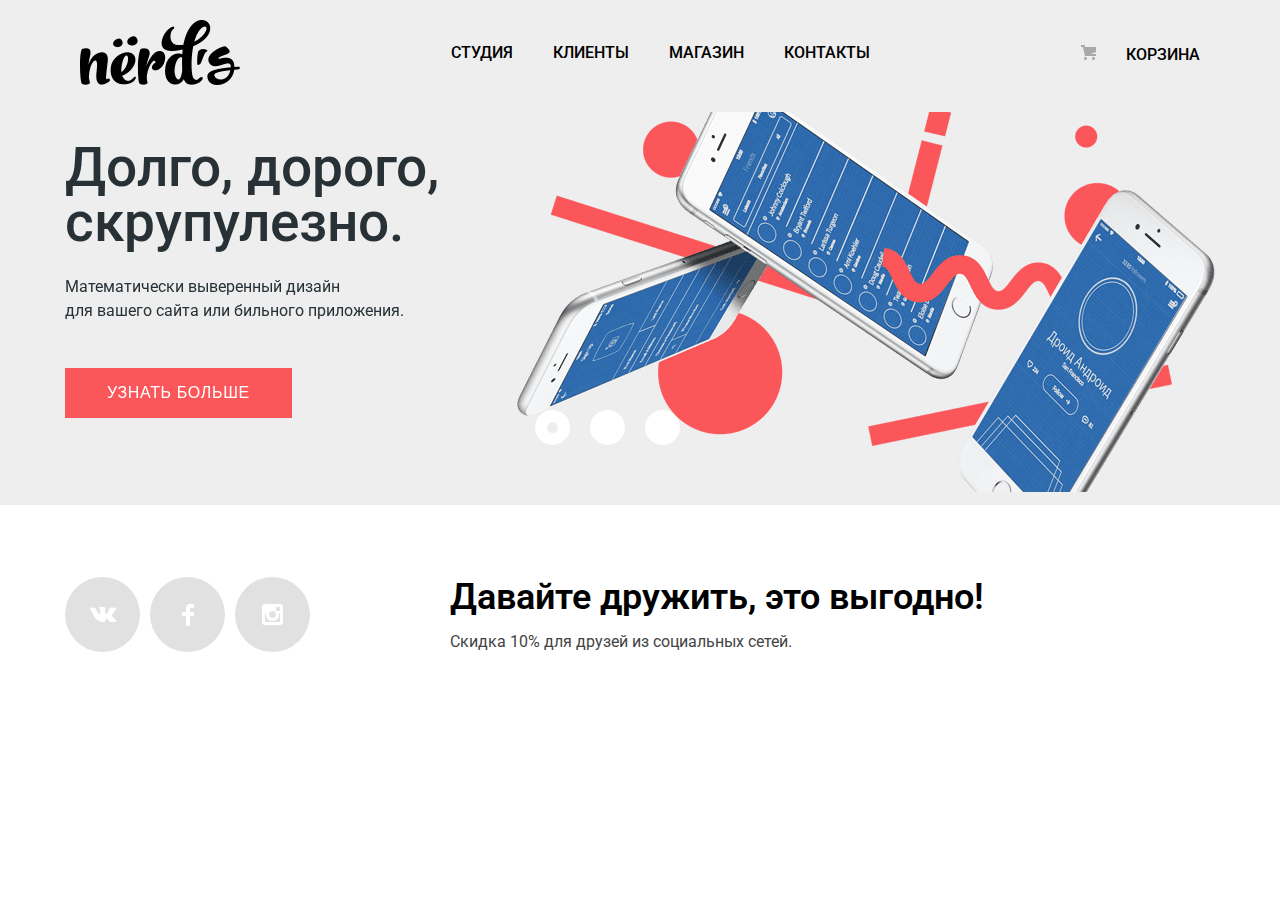
==== index.html @ 85bdaf8b "Started new site" ====
<!DOCTYPE html>
<html lang="en">
  <head>
    <meta charset="UTF-8" />
    <meta name="viewport" content="width=device-width, initial-scale=1" />
    <title>Nerds</title>
    <!--css-->
    <link rel="stylesheet" type="text/css" href="css/styles.min.css" />
    <!--    <link rel="stylesheet" type="text/css" href="css/baguetteBox.css" /> -->
  </head>
  <body>
    <div class="wrapper">
      <header class="header">
      	<div class="header__wrapper">
      		<div class="header__logo">
      			<a href="#"><img src="images/logo/00.png" alt=""></a>
      		</div>
      		<div class="header__nav">
      			<nav class="header__menu menu">
      				<div class="menu__icon icon-menu">
                     <span></span>
                     <span></span>
                     <span></span>
                    </div>
                  <div class="header-menu"></div>
      				<ul class="header__nav-list">
      					<li class="header__nav-item">
      						<a href="#" class="header__nav-link">Студия</a>
      					</li>
      					<li class="header__nav-item">
      						<a href="#" class="header__nav-link">Клиенты</a>
      					</li>
      					<li class="header__nav-item">
      						<a href="#" class="header__nav-link">Магазин</a>
      					</li>
      					<li class="header__nav-item">
      						<a href="#" class="header__nav-link">Контакты</a>
      					</li>
      				</ul>
      			</nav>
      		</div>
      		<div class="buy">
      			<div class="header__bascket">
      				<div class="header__bascket-img">
      					<a href="" class="header__buscket-link">
      						<svg class="buscket-icon">
      							<use xlink:href="images/icon/icon.svg#buscket-icon"></use>
      						</svg>
      					</a>
      				</div>
      				<div class="header__buscket-title"><a href="#" class="bascket__nav-link">Корзина</a></div>
      			</div>
      		</div>
      	</div>
      </header>
      <main>
        <section class="main__screen">
          <div class="container">
            <div class="slider__screen-w">
              <div class="screen__slider slider__body">
                <div class="slider__item slider__item-1">
                  <div class="slider__cont">
                    <div class="slider__title">Долго, дорого, <br>скрупулезно.</div>
                    <div class="slider__subtitle">Математически выверенный дизайн <br>для вашего сайта или бильного приложения.</div>
                    <p>
                      <button class="slider__btn btn">Узнать больше</button>
                    </p>
                  </div>
                </div>
                <div class="slider__item slider__item-2">
                  <div class="slider__cont">
                    <div class="slider__title">Любим математику <br> как никто другой</div>
                    <div class="slider__subtitle">Никакого креатива, только математические формулы <br>для расчета идеальных пропорций.</div>
                    <p>
                      <button class="slider__btn btn">Узнать больше</button>
                    </p>
                  </div>
                </div>
                <div class="slider__item slider__item-3">
                  <div class="slider__cont">
                    <div class="slider__title">Только ночь, <br>только хардкор</div>
                    <div class="slider__subtitle">Работать днем, как все? Мы против этого.<br>Ближе к полуночи работа только начинается.</div>
                    <p>
                      <button class="slider__btn btn">Узнать больше</button>
                    </p>
                  </div>
                </div>
              </div>
            </div>
          </div>
        </section>
      </main>


      <footer class="footer">
      	<div class="container">
      		<div class="footer__content">
      			<div class="footer__social">
      				<a href="#" class="social__link"><img src="images/social/01.png" alt=""></a>
      				<a href="#" class="social__link"><img src="images/social/02.png" alt=""></a>
      				<a href="#" class="social__link"><img src="images/social/03.png" alt=""></a>
      			</div>
      			<div class="footer__body">
      				<p class="footer__title">Давайте дружить, это выгодно!</p>
      				<span class="footer__subtitle">Скидка 10% для друзей из социальных сетей.</span>
      			</div>
      		</div>
      	</div>
      </footer>
    </div>

    <script src="js/jquery-3.2.1.min.js"></script>
    <script src="js/jquery.easing.1.3.js"></script>
    <script src="js/baguetteBox.js"></script>
    <script src="js/slick/slick.min.js"></script>
    <script src="js/main.js"></script>
    <!--end script-->
  </body>
</html>
---- css/styles.min.css ----
@import url(https://fonts.googleapis.com/css?family=Roboto:300,300i,400,400i,500,500i,700,700i,900&display=swap);body,html{height:100%}*,ul{padding:0}.btn,body{font-size:16px}.slick-list,.wrapper{overflow:hidden}.slider__item,.wrapper{-webkit-box-orient:vertical}*{margin:0;-webkit-box-sizing:border-box;box-sizing:border-box}body{font-family:Roboto;line-height:24px;font-weight:400;color:#283136}li{list-style:none}a{text-decoration:none}.btn{display:inline-block;height:50px;padding:0 42px;color:#fff;line-height:18px;text-transform:uppercase;font-weight:500;letter-spacing:.67px;position:relative;cursor:pointer;background-color:#fb565a;border:none;-webkit-transition:.5s ease;transition:.5s ease}.btn:hover{color:#fb565a;background-color:#fff}.ibg{background-repeat:no-repeat;background-size:cover;background-position:center}.ibg img{display:none}.container{max-width:1170px;margin:0 auto;padding:0 10px}.main__screen{background-color:#eee;padding:65px 0 0}.slider__image{max-width:700px;margin:0 0 0 440px}.slider__image img{width:100%}.slider__item{position:relative;height:100%;width:1140px;display:-webkit-box;display:-ms-flexbox;display:flex;-webkit-box-direction:normal;-ms-flex-direction:column;flex-direction:column;-webkit-transition:all .5s;transition:all .5s}.slick-dots,.slick-track{display:-webkit-box;display:-ms-flexbox}.slider__item-1{background:url(../images/main/00.png) center right no-repeat}@media screen and (max-width:992.98px){.slider__item-1{background-size:50%}}@media screen and (max-width:767.98px){.slider__item-1{background:0 0}}.slider__item-2{background:url(../images/main/001.png) center right no-repeat}@media screen and (max-width:992.98px){.slider__item-2{background-size:50%}}@media screen and (max-width:767.98px){.slider__item-2{background:0 0}}.slider__item-3{background:url(../images/main/002.png) center right no-repeat}@media screen and (max-width:992.98px){.slider__item-3{background-size:50%}}@media screen and (max-width:767.98px){.slider__item-3{background:0 0}.slider__btn{margin:0 0 50px}}.slider__cont{position:absolute;top:75px}.slider__title{margin:0 0 25px;font-size:55px;line-height:55px;font-weight:500}.slider__subtitle{margin:0 0 45px}@media screen and (max-width:767.98px){.slider__title{font-size:35px;line-height:40px;max-width:320px;-webkit-box-flex:1;-ms-flex:1 1 auto;flex:1 1 auto}.slider__subtitle{max-width:320px;-webkit-box-flex:1;-ms-flex:1 1 auto;flex:1 1 auto}}.slick-track{display:flex}.slick-slider{position:relative}.slick-slide{height:440px}.slick-dots{display:flex;-webkit-box-pack:center;-ms-flex-pack:center;justify-content:center;position:absolute;bottom:50px;left:40%}.header__wrapper,.wrapper{display:-webkit-box;display:-ms-flexbox}@media screen and (max-width:479.98px){.slick-slide{min-height:100%}.slick-dots{left:24%}}.slick-dots li button{margin:10px;width:35px;height:35px;font-size:0;border-radius:50%;background-color:#fff;border:12px solid #fff;cursor:pointer}.slick-dots li.slick-active button{background-color:#eee;border-color:#fff}.wrapper{min-height:100%;display:flex;-webkit-box-direction:normal;-ms-flex-direction:column;flex-direction:column}.header{background-color:#eee;padding:0 0 20px;position:fixed;z-index:1;width:100%}.header__wrapper{max-width:1140px;margin:20px auto 0;display:flex;-webkit-box-pack:justify;-ms-flex-pack:justify;justify-content:space-between;-webkit-box-align:center;-ms-flex-align:center;align-items:center;padding:0 10px}.header__nav-link,.header__nav-list{display:-webkit-box;display:-ms-flexbox}.header__logo{cursor:pointer;z-index:50}.header__logo:hover{opacity:.3}.header__nav-list{display:flex;-webkit-box-pack:justify;-ms-flex-pack:justify;justify-content:space-between}@media screen and (max-width:767.98px){.header__nav-list{display:block;margin:30px 0 0}}.header__nav-item{margin:0 40px 0 0}.header__nav-item:last-child{margin:0}.header__nav-link{text-transform:uppercase;font-size:16px;line-height:30px;font-weight:500;color:#000;display:flex;padding:0 0 5px;border-bottom:2px solid transparent}.header__bascket:hover,.header__nav-link:hover{color:#fb565a}.footer__content,.header__bascket{display:-webkit-box;display:-ms-flexbox;-webkit-box-align:center}.header__nav-link:active{border-bottom:2px solid #fb565a}.header__bascket{display:flex;-ms-flex-align:center;align-items:center;border-bottom:2px solid transparent}.header__bascket:active{border-bottom:2px solid #fb565a}.header__bascket-img{margin:0 30px 0 0}@media screen and (max-width:992.98px){.slick-dots{bottom:0}.header__bascket-img{margin:0 10px 0 0}}.bascket__nav-link,.header__buscket-link,.header__buscket-title{text-transform:uppercase;font-size:16px;line-height:30px;font-weight:500;color:#000}.bascket__nav-link:hover{color:#fb565a}@media screen and (max-width:767.98px){.header__bascket,.header__nav-link{padding:15px 0 0}.icon-menu{display:block;position:absolute;top:45px;right:15px;width:30px;height:18px;cursor:pointer;z-index:5}.icon-menu span{top:8px;left:0;position:absolute;width:100%;height:2px;background-color:#000}.icon-menu span:first-child{top:0}.icon-menu span:last-child{top:auto;bottom:0}.icon-menu.active span{background-color:#000;-webkit-transform:scale(0);transform:scale(0)}.icon-menu.active span:first-child{top:8px;-webkit-transform:rotate(-45deg);transform:rotate(-45deg)}.icon-menu.active span:last-child{bottom:8px;-webkit-transform:rotate(45deg);transform:rotate(45deg)}}.header-menu{display:none}@media screen and (max-width:767.98px){.header-menu{display:block;position:fixed;width:100%;height:100%;overflow:auto;left:-120%;top:0;background:#fff;padding:95px 10px 20px;-webkit-transition:all .5s;transition:all .5s}}.header-menu.active{left:0;z-index:1}.buscket-icon{width:15px;height:15px}.buscket-icon:hover{fill:#fb565a;stroke:#fb565a}.footer{padding:70px 0}.footer__content{display:flex;-ms-flex-align:center;align-items:center}.footer__social,.social__link{display:-webkit-box;display:-ms-flexbox}@media screen and (max-width:767.98px){.footer__content{-webkit-box-pack:justify;-ms-flex-pack:justify;justify-content:space-between}}.footer__social{display:flex;margin:0 140px 0 0}@media screen and (max-width:992.98px){.footer__social{margin:0 50px 0 0}}@media screen and (max-width:479.98px){.footer__content{-webkit-box-orient:vertical;-webkit-box-direction:normal;-ms-flex-direction:column;flex-direction:column;text-align:center}.footer__social{margin:0 20px 30px 0}}.footer__title{color:#000;font-size:36px;line-height:45px;font-weight:600;margin:0 0 10px}@media screen and (max-width:767.98px){.footer__title{font-size:20px}}.footer__subtitle{color:#444;font-weight:400;font-size:16px;line-height:24px}.social__link{display:flex;-webkit-box-pack:center;-ms-flex-pack:center;justify-content:center;-webkit-box-align:center;-ms-flex-align:center;align-items:center;padding:25px;border-radius:50%;background-color:#e1e1e1;width:75px;height:75px;margin-right:10px}.social__link:last-child{margin:0}.social__link:hover{background-color:#e74246}@media screen and (max-width:767.98px){.footer__subtitle{font-size:12px;line-height:16px}.social__link{width:50px;height:50px}}
---- css/baguetteBox.css ----
/*!
 * baguetteBox.js
 * @author  feimosi
 * @version 1.11.0
 * @url https://github.com/feimosi/baguetteBox.js
 */
#baguetteBox-overlay {
  display: none;
  opacity: 0;
  position: fixed;
  overflow: hidden;
  top: 0;
  left: 0;
  width: 100%;
  height: 100%;
  z-index: 1000000;
  background-color: #222;
  background-color: rgba(0, 0, 0, 0.8);
  -webkit-transition: opacity 0.5s ease;
  transition: opacity 0.5s ease;
}
#baguetteBox-overlay.visible {
  opacity: 1;
}
#baguetteBox-overlay .full-image {
  display: inline-block;
  position: relative;
  width: 100%;
  height: 100%;
  text-align: center;
}
#baguetteBox-overlay .full-image figure {
  display: inline;
  margin: 0;
  height: 100%;
}
#baguetteBox-overlay .full-image img {
  display: inline-block;
  width: auto;
  height: auto;
  max-height: 100%;
  max-width: 100%;
  vertical-align: middle;
  -webkit-box-shadow: 0 0 8px rgba(0, 0, 0, 0.6);
  -moz-box-shadow: 0 0 8px rgba(0, 0, 0, 0.6);
  box-shadow: 0 0 8px rgba(0, 0, 0, 0.6);
}
#baguetteBox-overlay .full-image figcaption {
  display: block;
  position: absolute;
  bottom: 0;
  width: 100%;
  text-align: center;
  line-height: 1.8;
  white-space: normal;
  color: #ccc;
  background-color: #000;
  background-color: rgba(0, 0, 0, 0.6);
  font-family: sans-serif;
}
#baguetteBox-overlay .full-image:before {
  content: "";
  display: inline-block;
  height: 50%;
  width: 1px;
  margin-right: -1px;
}

#baguetteBox-slider {
  position: absolute;
  left: 0;
  top: 0;
  height: 100%;
  width: 100%;
  white-space: nowrap;
  -webkit-transition: left 0.4s ease, -webkit-transform 0.4s ease;
  transition: left 0.4s ease, -webkit-transform 0.4s ease;
  transition: left 0.4s ease, transform 0.4s ease;
  transition: left 0.4s ease, transform 0.4s ease, -webkit-transform 0.4s ease,
    -moz-transform 0.4s ease;
}
#baguetteBox-slider.bounce-from-right {
  -webkit-animation: bounceFromRight 0.4s ease-out;
  animation: bounceFromRight 0.4s ease-out;
}
#baguetteBox-slider.bounce-from-left {
  -webkit-animation: bounceFromLeft 0.4s ease-out;
  animation: bounceFromLeft 0.4s ease-out;
}

@-webkit-keyframes bounceFromRight {
  0% {
    margin-left: 0;
  }
  50% {
    margin-left: -30px;
  }
  100% {
    margin-left: 0;
  }
}

@keyframes bounceFromRight {
  0% {
    margin-left: 0;
  }
  50% {
    margin-left: -30px;
  }
  100% {
    margin-left: 0;
  }
}

@-webkit-keyframes bounceFromLeft {
  0% {
    margin-left: 0;
  }
  50% {
    margin-left: 30px;
  }
  100% {
    margin-left: 0;
  }
}

@keyframes bounceFromLeft {
  0% {
    margin-left: 0;
  }
  50% {
    margin-left: 30px;
  }
  100% {
    margin-left: 0;
  }
}

.baguetteBox-button#next-button,
.baguetteBox-button#previous-button {
  top: 50%;
  top: calc(50% - 30px);
  width: 44px;
  height: 60px;
}

.baguetteBox-button {
  position: absolute;
  cursor: pointer;
  outline: none;
  padding: 0;
  margin: 0;
  border: 0;
  -moz-border-radius: 15%;
  border-radius: 15%;
  background-color: #323232;
  background-color: rgba(50, 50, 50, 0.5);
  color: #ddd;
  font: 1.6em sans-serif;
  -webkit-transition: background-color 0.4s ease;
  transition: background-color 0.4s ease;
}
.baguetteBox-button:focus,
.baguetteBox-button:hover {
  background-color: rgba(50, 50, 50, 0.9);
}
.baguetteBox-button#next-button {
  right: 2%;
}
.baguetteBox-button#previous-button {
  left: 2%;
}
.baguetteBox-button#close-button {
  top: 20px;
  right: 2%;
  right: calc(2% + 6px);
  width: 30px;
  height: 30px;
}
.baguetteBox-button svg {
  position: absolute;
  left: 0;
  top: 0;
}

/*
      Preloader
      Borrowed from http://tobiasahlin.com/spinkit/
  */
.baguetteBox-spinner {
  width: 40px;
  height: 40px;
  display: inline-block;
  position: absolute;
  top: 50%;
  left: 50%;
  margin-top: -20px;
  margin-left: -20px;
}

.baguetteBox-double-bounce1,
.baguetteBox-double-bounce2 {
  width: 100%;
  height: 100%;
  -moz-border-radius: 50%;
  border-radius: 50%;
  background-color: #fff;
  opacity: 0.6;
  position: absolute;
  top: 0;
  left: 0;
  -webkit-animation: bounce 2s infinite ease-in-out;
  animation: bounce 2s infinite ease-in-out;
}

.baguetteBox-double-bounce2 {
  -webkit-animation-delay: -1s;
  animation-delay: -1s;
}

@-webkit-keyframes bounce {
  0%,
  100% {
    -webkit-transform: scale(0);
    transform: scale(0);
  }
  50% {
    -webkit-transform: scale(1);
    transform: scale(1);
  }
}

@keyframes bounce {
  0%,
  100% {
    -webkit-transform: scale(0);
    -moz-transform: scale(0);
    transform: scale(0);
  }
  50% {
    -webkit-transform: scale(1);
    -moz-transform: scale(1);
    transform: scale(1);
  }
}
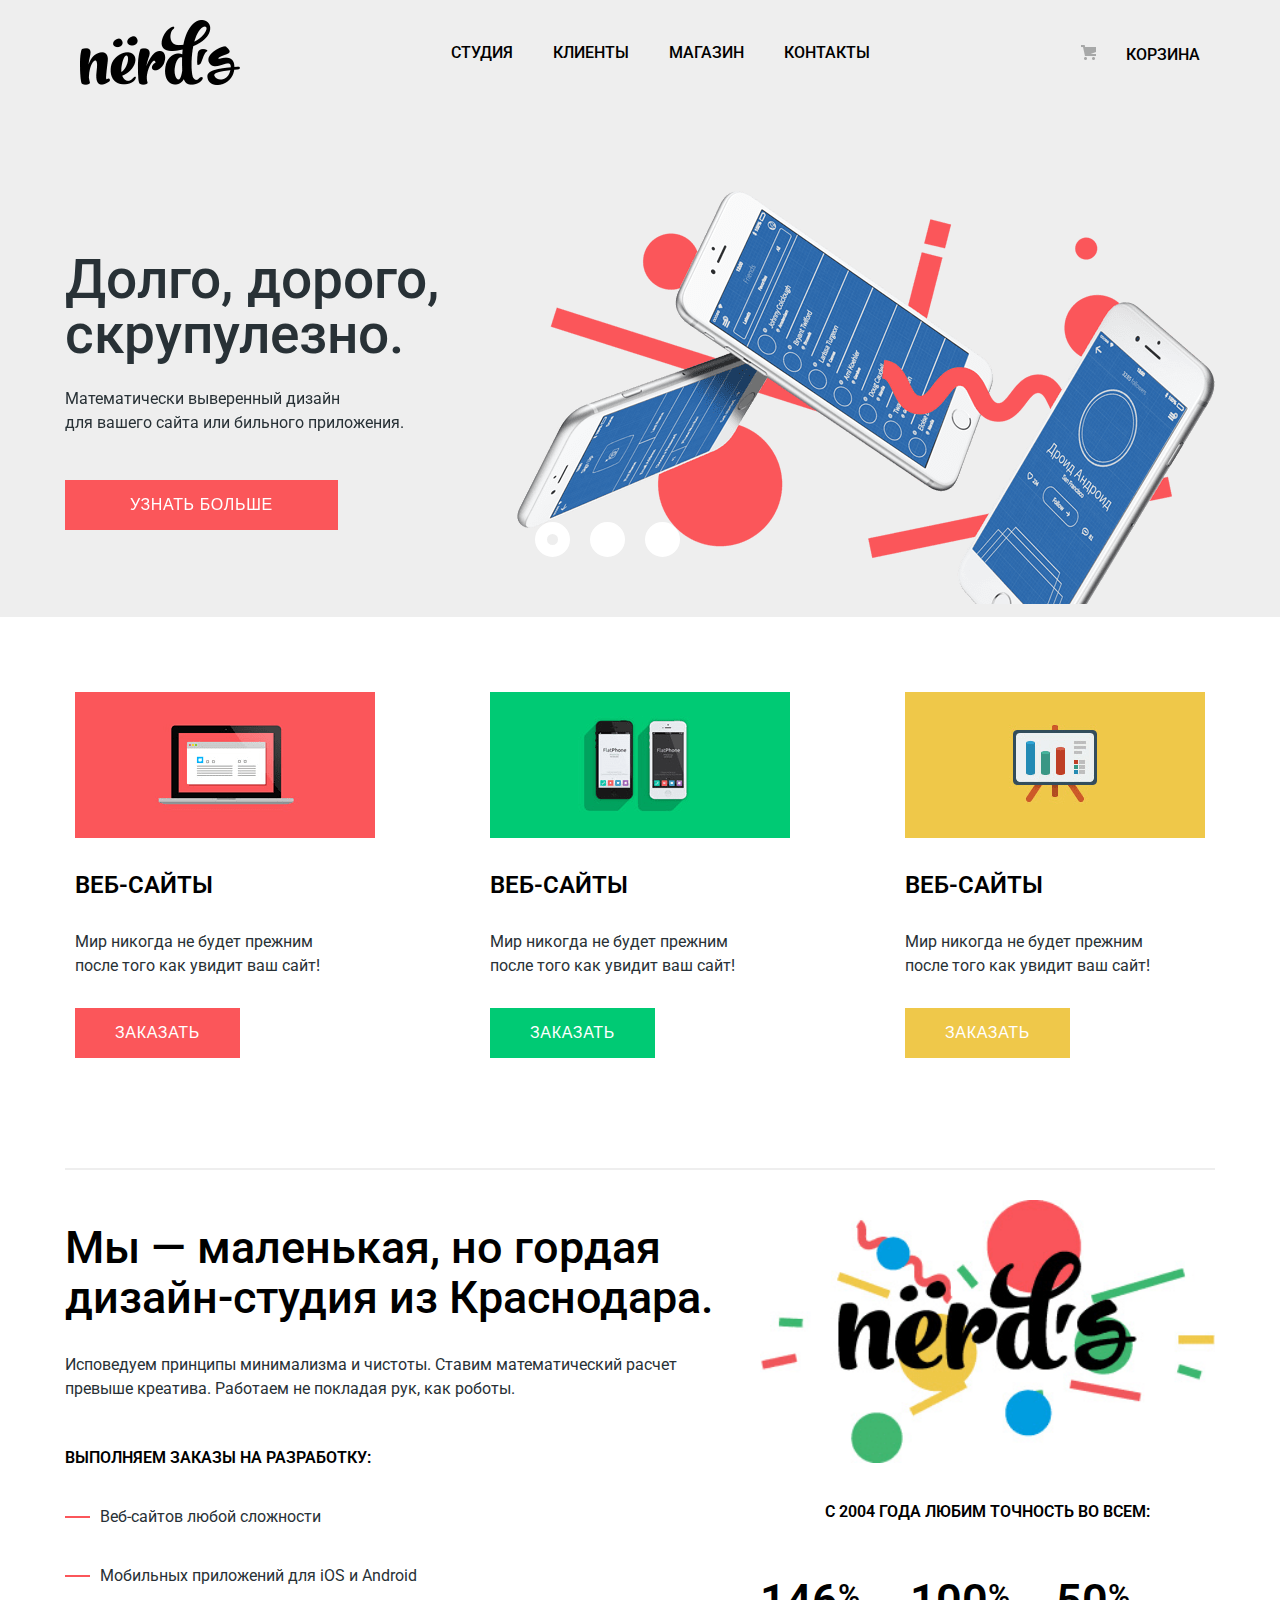
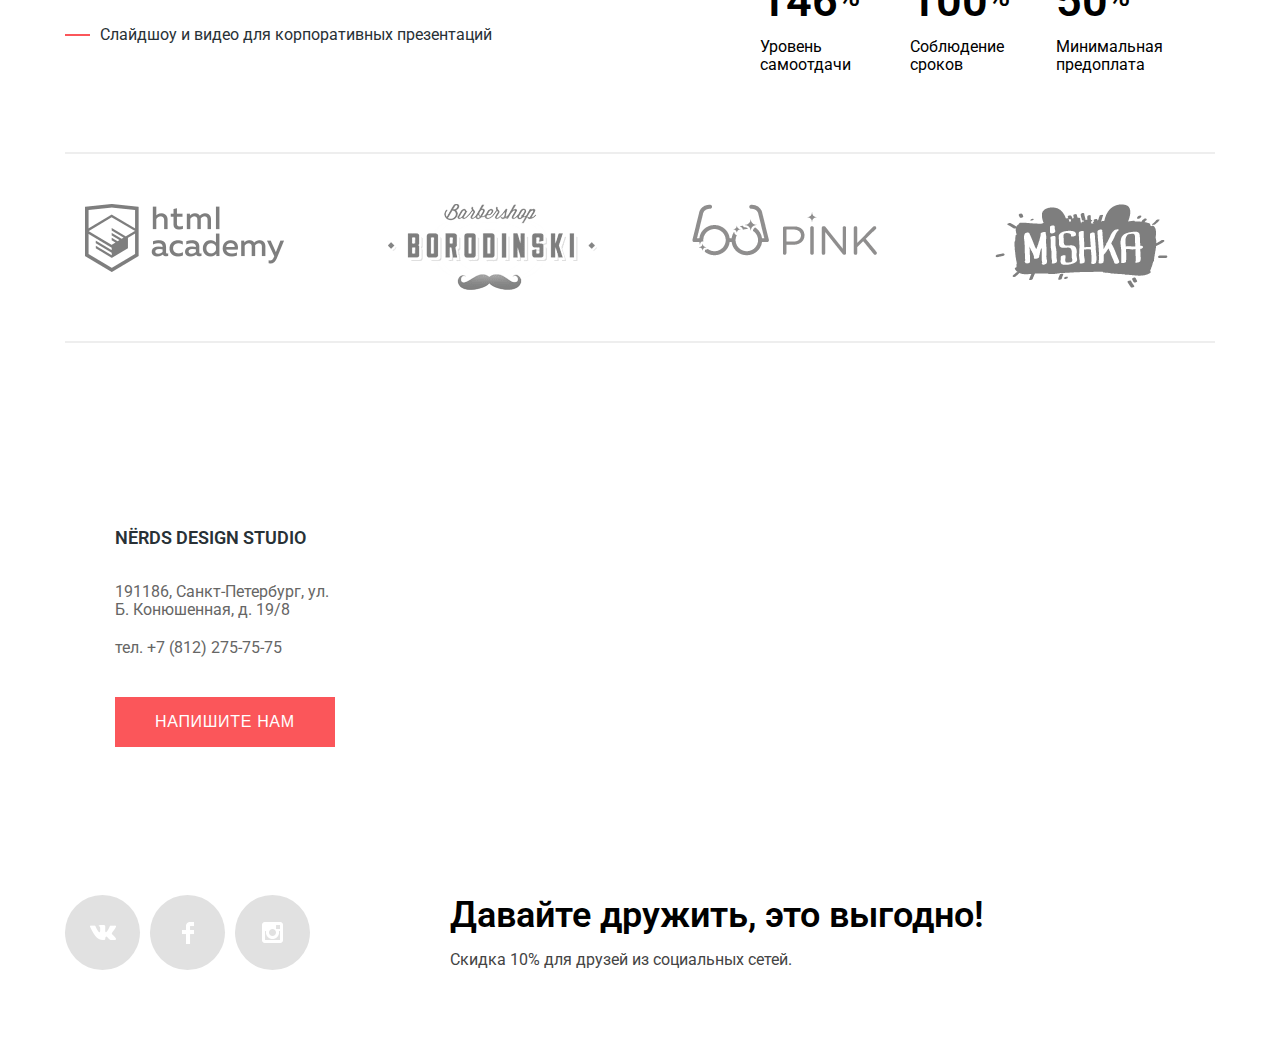
==== commit ea49c804: "Finisched the project" ====
--- a/index.html
+++ b/index.html
@@ -4,54 +4,54 @@
     <meta charset="UTF-8" />
     <meta name="viewport" content="width=device-width, initial-scale=1" />
     <title>Nerds</title>
-    <!--css-->
     <link rel="stylesheet" type="text/css" href="css/styles.min.css" />
-    <!--    <link rel="stylesheet" type="text/css" href="css/baguetteBox.css" /> -->
   </head>
   <body>
     <div class="wrapper">
       <header class="header">
-      	<div class="header__wrapper">
-      		<div class="header__logo">
-      			<a href="#"><img src="images/logo/00.png" alt=""></a>
-      		</div>
-      		<div class="header__nav">
-      			<nav class="header__menu menu">
-      				<div class="menu__icon icon-menu">
-                     <span></span>
-                     <span></span>
-                     <span></span>
-                    </div>
-                  <div class="header-menu"></div>
-      				<ul class="header__nav-list">
-      					<li class="header__nav-item">
-      						<a href="#" class="header__nav-link">Студия</a>
-      					</li>
-      					<li class="header__nav-item">
-      						<a href="#" class="header__nav-link">Клиенты</a>
-      					</li>
-      					<li class="header__nav-item">
-      						<a href="#" class="header__nav-link">Магазин</a>
-      					</li>
-      					<li class="header__nav-item">
-      						<a href="#" class="header__nav-link">Контакты</a>
-      					</li>
-      				</ul>
-      			</nav>
-      		</div>
-      		<div class="buy">
-      			<div class="header__bascket">
-      				<div class="header__bascket-img">
-      					<a href="" class="header__buscket-link">
-      						<svg class="buscket-icon">
-      							<use xlink:href="images/icon/icon.svg#buscket-icon"></use>
-      						</svg>
-      					</a>
-      				</div>
-      				<div class="header__buscket-title"><a href="#" class="bascket__nav-link">Корзина</a></div>
-      			</div>
-      		</div>
-      	</div>
+        <div class="header__wrapper">
+          <div class="header__logo">
+            <a href="index.html"><img src="images/logo/00.png" alt=""/></a>
+          </div>
+          <div class="header__nav">
+            <nav class="header__menu menu">
+              <div class="menu__icon icon-menu">
+                <span></span>
+                <span></span>
+                <span></span>
+              </div>
+              <div class="header-menu"></div>
+              <ul class="header__nav-list">
+                <li class="header__nav-item active">
+                  <a href="#" class="header__nav-link artmenu">Студия</a>
+                </li>
+                <li class="header__nav-item">
+                  <a href="#" class="header__nav-link">Клиенты</a>
+                </li>
+                <li class="header__nav-item">
+                  <a href="catalog.html" class="header__nav-link">Магазин</a>
+                </li>
+                <li class="header__nav-item">
+                  <a href="#" class="header__nav-link">Контакты</a>
+                </li>
+              </ul>
+            </nav>
+          </div>
+          <div class="buy">
+            <div class="header__bascket">
+              <div class="header__bascket-img">
+                <a href="" class="header__buscket-link">
+                  <svg class="buscket-icon">
+                    <use xlink:href="images/icon/icon.svg#buscket-icon"></use>
+                  </svg>
+                </a>
+              </div>
+              <div class="header__buscket-title">
+                <a href="#" class="bascket__nav-link">Корзина</a>
+              </div>
+            </div>
+          </div>
+        </div>
       </header>
       <main>
         <section class="main__screen">
@@ -60,8 +60,13 @@
               <div class="screen__slider slider__body">
                 <div class="slider__item slider__item-1">
                   <div class="slider__cont">
-                    <div class="slider__title">Долго, дорого, <br>скрупулезно.</div>
-                    <div class="slider__subtitle">Математически выверенный дизайн <br>для вашего сайта или бильного приложения.</div>
+                    <div class="slider__title">
+                      Долго, дорого, <br />скрупулезно.
+                    </div>
+                    <div class="slider__subtitle">
+                      Математически выверенный дизайн <br />для вашего сайта или
+                      бильного приложения.
+                    </div>
                     <p>
                       <button class="slider__btn btn">Узнать больше</button>
                     </p>
@@ -69,8 +74,14 @@
                 </div>
                 <div class="slider__item slider__item-2">
                   <div class="slider__cont">
-                    <div class="slider__title">Любим математику <br> как никто другой</div>
-                    <div class="slider__subtitle">Никакого креатива, только математические формулы <br>для расчета идеальных пропорций.</div>
+                    <div class="slider__title">
+                      Любим математику <br />
+                      как никто другой
+                    </div>
+                    <div class="slider__subtitle">
+                      Никакого креатива, только математические формулы <br />для
+                      расчета идеальных пропорций.
+                    </div>
                     <p>
                       <button class="slider__btn btn">Узнать больше</button>
                     </p>
@@ -78,8 +89,13 @@
                 </div>
                 <div class="slider__item slider__item-3">
                   <div class="slider__cont">
-                    <div class="slider__title">Только ночь, <br>только хардкор</div>
-                    <div class="slider__subtitle">Работать днем, как все? Мы против этого.<br>Ближе к полуночи работа только начинается.</div>
+                    <div class="slider__title">
+                      Только ночь, <br />только хардкор
+                    </div>
+                    <div class="slider__subtitle">
+                      Работать днем, как все? Мы против этого.<br />Ближе к
+                      полуночи работа только начинается.
+                    </div>
                     <p>
                       <button class="slider__btn btn">Узнать больше</button>
                     </p>
@@ -89,26 +105,211 @@
             </div>
           </div>
         </section>
+        <section class="info">
+          <div class="container">
+            <div class="info__cards">
+              <div class="info__card">
+                <div class="info__card-img">
+                  <img src="images/main/01.png" alt="" />
+                </div>
+                <p class="info__card-title">Веб-сайты</p>
+                <p class="info__card-subtitle">
+                  Мир никогда не будет прежним после того как увидит ваш сайт!
+                </p>
+                <p class="info__card-btn">
+                  <button class="btn btn-small ">Заказать</button>
+                </p>
+              </div>
+              <div class="info__card">
+                <div class="info__card-img">
+                  <img src="images/main/02.png" alt="" />
+                </div>
+                <p class="info__card-title">Веб-сайты</p>
+                <p class="info__card-subtitle">
+                  Мир никогда не будет прежним после того как увидит ваш сайт!
+                </p>
+                <p class="info__card-btn">
+                  <button class="btn btn-small btn-green ">Заказать</button>
+                </p>
+              </div>
+              <div class="info__card">
+                <div class="info__card-img">
+                  <img src="images/main/03.png" alt="" />
+                </div>
+                <p class="info__card-title">Веб-сайты</p>
+                <p class="info__card-subtitle">
+                  Мир никогда не будет прежним после того как увидит ваш сайт!
+                </p>
+                <p class="info__card-btn">
+                  <button class="btn btn-small btn-yellow ">Заказать</button>
+                </p>
+              </div>
+            </div>
+          </div>
+        </section>
+        <section class="introduction">
+          <div class="container">
+            <div class="introduction__content">
+              <div class="introduction__top">
+                <div class="introduction__top-left">
+                  <p class="introduction__title">
+                    Мы — маленькая, но гордая дизайн-студия из Краснодара.
+                  </p>
+                  <p class="introduction__text">
+                    Исповедуем принципы минимализма и чистоты. Ставим
+                    математический расчет превыше креатива. Работаем не покладая
+                    рук, как роботы.
+                  </p>
+                  <p class="introduction__subtitle">
+                    Выполняем заказы на разработку:
+                  </p>
+                  <p class="introduction__subtitle-p">
+                    Веб-сайтов любой сложности
+                  </p>
+                  <p class="introduction__subtitle-p">
+                    Мобильных приложений для iOS и Android
+                  </p>
+                  <p class="introduction__subtitle-p">
+                    Слайдшоу и видео для корпоративных презентаций
+                  </p>
+                </div>
+                <div class="introduction__top-right">
+                  <div class="top__right-img">
+                    <img src="images/main/04.png" alt="" />
+                  </div>
+                  <div class="top__right-title">
+                    с 2004 года Любим точность во всем:
+                  </div>
+                  <div class="top__right-bottom">
+                    <div class="right__bottom-column">
+                      <p class="bottom__column-title">146<span>%</span></p>
+                      <p class="bottom__column-subtitle">Уровень самоотдачи</p>
+                    </div>
+                    <div class="right__bottom-column">
+                      <p class="bottom__column-title">100<span>%</span></p>
+                      <p class="bottom__column-subtitle">Соблюдение сроков</p>
+                    </div>
+                    <div class="right__bottom-column">
+                      <p class="bottom__column-title">50<span>%</span></p>
+                      <p class="bottom__column-subtitle">
+                        Минимальная предоплата
+                      </p>
+                    </div>
+                  </div>
+                </div>
+              </div>
+              <div class="introduction__bottom">
+                <a href="#" class="bottom__link">
+                  <div class="bottom__img">
+                    <img src="images/logo/01.png" alt="" />
+                  </div>
+                </a>
+                <a href="#" class="bottom__link">
+                  <div class="bottom__img">
+                    <img src="images/logo/02.png" alt="" />
+                  </div>
+                </a>
+                <a href="#" class="bottom__link">
+                  <div class="bottom__img">
+                    <img src="images/logo/03.png" alt="" />
+                  </div>
+                </a>
+                <a href="#" class="bottom__link">
+                  <div class="bottom__img">
+                    <img src="images/logo/04.png" alt="" />
+                  </div>
+                </a>
+              </div>
+            </div>
+          </div>
+        </section>
+        <section class="contacts">
+          <div class="contacts__content">
+            <div id="map" class="map"></div>
+            <div class="container">
+              <div class="contacts__desk">
+                <p class="contacts__title">NЁRDS DESIGN STUDIO</p>
+                <p class="contacts__text">
+                  191186, Санкт-Петербург, ул. Б. Конюшенная, д. 19/8
+                </p>
+                <p class="contacts__text">тел. +7 (812) 275-75-75</p>
+                <p class="contacts__btn">
+                  <button class="btn btn-small">Напишите нам</button>
+                </p>
+              </div>
+            </div>
+          </div>
+        </section>
+        <div class="overlay js-overlay-thank-you">
+          <div class="popup js-thank-you">
+            <div class="popup__container">
+              <div class="popup__title">Напишите нам</div>
+              <div class="popup__form">
+                <form сlass="form" id="form" name="form">
+                  <p class="popup__field">
+                    <label for="name">Ваше имя:</label>
+                    <input
+                      type="text"
+                      name="name"
+                      id="name"
+                      placeholder="Имя Фамилия"
+                    />
+                  </p>
+                  <p class="popup__field">
+                    <label for="email">Ваш E-mail:</label>
+                    <input
+                      type="text"
+                      name="email"
+                      id="validate"
+                      placeholder="youremail@mail.com"
+                    />
+                    <span id="validEmail" class="valid__email"></span>
+                  </p>
+                  <p class="popup__textarea">
+                    <label for="message">Текст письма:</label>
+                    <textarea
+                      name="message"
+                      placeholder="В свободной форме"
+                    ></textarea>
+                  </p>
+                  <p class="pupup__btn">
+                    <button class="btn">Отправить</button>
+                  </p>
+                </form>
+              </div>
+              <div class="close-popup js-close-thank-you"></div>
+            </div>
+          </div>
+        </div>
       </main>
-
-
       <footer class="footer">
-      	<div class="container">
-      		<div class="footer__content">
-      			<div class="footer__social">
-      				<a href="#" class="social__link"><img src="images/social/01.png" alt=""></a>
-      				<a href="#" class="social__link"><img src="images/social/02.png" alt=""></a>
-      				<a href="#" class="social__link"><img src="images/social/03.png" alt=""></a>
-      			</div>
-      			<div class="footer__body">
-      				<p class="footer__title">Давайте дружить, это выгодно!</p>
-      				<span class="footer__subtitle">Скидка 10% для друзей из социальных сетей.</span>
-      			</div>
-      		</div>
-      	</div>
+        <div class="container">
+          <div class="footer__content">
+            <div class="footer__social">
+              <a href="#" class="social__link"
+                ><img src="images/social/01.png" alt=""
+              /></a>
+              <a href="#" class="social__link"
+                ><img src="images/social/02.png" alt=""
+              /></a>
+              <a href="#" class="social__link"
+                ><img src="images/social/03.png" alt=""
+              /></a>
+            </div>
+            <div class="footer__body">
+              <p class="footer__title">Давайте дружить, это выгодно!</p>
+              <span class="footer__subtitle"
+                >Скидка 10% для друзей из социальных сетей.</span
+              >
+            </div>
+          </div>
+        </div>
       </footer>
     </div>
-
+    <script
+      src="https://api-maps.yandex.ru/2.1/?apikey=ваш API-ключ&lang=ru_RU"
+      type="text/javascript"
+    ></script>
     <script src="js/jquery-3.2.1.min.js"></script>
     <script src="js/jquery.easing.1.3.js"></script>
     <script src="js/baguetteBox.js"></script>
@@ -116,4 +317,4 @@
     <script src="js/main.js"></script>
     <!--end script-->
   </body>
-</html>+</html>
--- a/css/styles.min.css
+++ b/css/styles.min.css
@@ -1 +1 @@
-@import url(https://fonts.googleapis.com/css?family=Roboto:300,300i,400,400i,500,500i,700,700i,900&display=swap);body,html{height:100%}*,ul{padding:0}.btn,body{font-size:16px}.slick-list,.wrapper{overflow:hidden}.slider__item,.wrapper{-webkit-box-orient:vertical}*{margin:0;-webkit-box-sizing:border-box;box-sizing:border-box}body{font-family:Roboto;line-height:24px;font-weight:400;color:#283136}li{list-style:none}a{text-decoration:none}.btn{display:inline-block;height:50px;padding:0 42px;color:#fff;line-height:18px;text-transform:uppercase;font-weight:500;letter-spacing:.67px;position:relative;cursor:pointer;background-color:#fb565a;border:none;-webkit-transition:.5s ease;transition:.5s ease}.btn:hover{color:#fb565a;background-color:#fff}.ibg{background-repeat:no-repeat;background-size:cover;background-position:center}.ibg img{display:none}.container{max-width:1170px;margin:0 auto;padding:0 10px}.main__screen{background-color:#eee;padding:65px 0 0}.slider__image{max-width:700px;margin:0 0 0 440px}.slider__image img{width:100%}.slider__item{position:relative;height:100%;width:1140px;display:-webkit-box;display:-ms-flexbox;display:flex;-webkit-box-direction:normal;-ms-flex-direction:column;flex-direction:column;-webkit-transition:all .5s;transition:all .5s}.slick-dots,.slick-track{display:-webkit-box;display:-ms-flexbox}.slider__item-1{background:url(../images/main/00.png) center right no-repeat}@media screen and (max-width:992.98px){.slider__item-1{background-size:50%}}@media screen and (max-width:767.98px){.slider__item-1{background:0 0}}.slider__item-2{background:url(../images/main/001.png) center right no-repeat}@media screen and (max-width:992.98px){.slider__item-2{background-size:50%}}@media screen and (max-width:767.98px){.slider__item-2{background:0 0}}.slider__item-3{background:url(../images/main/002.png) center right no-repeat}@media screen and (max-width:992.98px){.slider__item-3{background-size:50%}}@media screen and (max-width:767.98px){.slider__item-3{background:0 0}.slider__btn{margin:0 0 50px}}.slider__cont{position:absolute;top:75px}.slider__title{margin:0 0 25px;font-size:55px;line-height:55px;font-weight:500}.slider__subtitle{margin:0 0 45px}@media screen and (max-width:767.98px){.slider__title{font-size:35px;line-height:40px;max-width:320px;-webkit-box-flex:1;-ms-flex:1 1 auto;flex:1 1 auto}.slider__subtitle{max-width:320px;-webkit-box-flex:1;-ms-flex:1 1 auto;flex:1 1 auto}}.slick-track{display:flex}.slick-slider{position:relative}.slick-slide{height:440px}.slick-dots{display:flex;-webkit-box-pack:center;-ms-flex-pack:center;justify-content:center;position:absolute;bottom:50px;left:40%}.header__wrapper,.wrapper{display:-webkit-box;display:-ms-flexbox}@media screen and (max-width:479.98px){.slick-slide{min-height:100%}.slick-dots{left:24%}}.slick-dots li button{margin:10px;width:35px;height:35px;font-size:0;border-radius:50%;background-color:#fff;border:12px solid #fff;cursor:pointer}.slick-dots li.slick-active button{background-color:#eee;border-color:#fff}.wrapper{min-height:100%;display:flex;-webkit-box-direction:normal;-ms-flex-direction:column;flex-direction:column}.header{background-color:#eee;padding:0 0 20px;position:fixed;z-index:1;width:100%}.header__wrapper{max-width:1140px;margin:20px auto 0;display:flex;-webkit-box-pack:justify;-ms-flex-pack:justify;justify-content:space-between;-webkit-box-align:center;-ms-flex-align:center;align-items:center;padding:0 10px}.header__nav-link,.header__nav-list{display:-webkit-box;display:-ms-flexbox}.header__logo{cursor:pointer;z-index:50}.header__logo:hover{opacity:.3}.header__nav-list{display:flex;-webkit-box-pack:justify;-ms-flex-pack:justify;justify-content:space-between}@media screen and (max-width:767.98px){.header__nav-list{display:block;margin:30px 0 0}}.header__nav-item{margin:0 40px 0 0}.header__nav-item:last-child{margin:0}.header__nav-link{text-transform:uppercase;font-size:16px;line-height:30px;font-weight:500;color:#000;display:flex;padding:0 0 5px;border-bottom:2px solid transparent}.header__bascket:hover,.header__nav-link:hover{color:#fb565a}.footer__content,.header__bascket{display:-webkit-box;display:-ms-flexbox;-webkit-box-align:center}.header__nav-link:active{border-bottom:2px solid #fb565a}.header__bascket{display:flex;-ms-flex-align:center;align-items:center;border-bottom:2px solid transparent}.header__bascket:active{border-bottom:2px solid #fb565a}.header__bascket-img{margin:0 30px 0 0}@media screen and (max-width:992.98px){.slick-dots{bottom:0}.header__bascket-img{margin:0 10px 0 0}}.bascket__nav-link,.header__buscket-link,.header__buscket-title{text-transform:uppercase;font-size:16px;line-height:30px;font-weight:500;color:#000}.bascket__nav-link:hover{color:#fb565a}@media screen and (max-width:767.98px){.header__bascket,.header__nav-link{padding:15px 0 0}.icon-menu{display:block;position:absolute;top:45px;right:15px;width:30px;height:18px;cursor:pointer;z-index:5}.icon-menu span{top:8px;left:0;position:absolute;width:100%;height:2px;background-color:#000}.icon-menu span:first-child{top:0}.icon-menu span:last-child{top:auto;bottom:0}.icon-menu.active span{background-color:#000;-webkit-transform:scale(0);transform:scale(0)}.icon-menu.active span:first-child{top:8px;-webkit-transform:rotate(-45deg);transform:rotate(-45deg)}.icon-menu.active span:last-child{bottom:8px;-webkit-transform:rotate(45deg);transform:rotate(45deg)}}.header-menu{display:none}@media screen and (max-width:767.98px){.header-menu{display:block;position:fixed;width:100%;height:100%;overflow:auto;left:-120%;top:0;background:#fff;padding:95px 10px 20px;-webkit-transition:all .5s;transition:all .5s}}.header-menu.active{left:0;z-index:1}.buscket-icon{width:15px;height:15px}.buscket-icon:hover{fill:#fb565a;stroke:#fb565a}.footer{padding:70px 0}.footer__content{display:flex;-ms-flex-align:center;align-items:center}.footer__social,.social__link{display:-webkit-box;display:-ms-flexbox}@media screen and (max-width:767.98px){.footer__content{-webkit-box-pack:justify;-ms-flex-pack:justify;justify-content:space-between}}.footer__social{display:flex;margin:0 140px 0 0}@media screen and (max-width:992.98px){.footer__social{margin:0 50px 0 0}}@media screen and (max-width:479.98px){.footer__content{-webkit-box-orient:vertical;-webkit-box-direction:normal;-ms-flex-direction:column;flex-direction:column;text-align:center}.footer__social{margin:0 20px 30px 0}}.footer__title{color:#000;font-size:36px;line-height:45px;font-weight:600;margin:0 0 10px}@media screen and (max-width:767.98px){.footer__title{font-size:20px}}.footer__subtitle{color:#444;font-weight:400;font-size:16px;line-height:24px}.social__link{display:flex;-webkit-box-pack:center;-ms-flex-pack:center;justify-content:center;-webkit-box-align:center;-ms-flex-align:center;align-items:center;padding:25px;border-radius:50%;background-color:#e1e1e1;width:75px;height:75px;margin-right:10px}.social__link:last-child{margin:0}.social__link:hover{background-color:#e74246}@media screen and (max-width:767.98px){.footer__subtitle{font-size:12px;line-height:16px}.social__link{width:50px;height:50px}}+@charset "UTF-8";@import url(https://fonts.googleapis.com/css?family=Roboto:300,300i,400,400i,500,500i,700,700i,900&display=swap);*,.popup__field input:last-child{margin:0}body,html{height:100%}*,ul{padding:0}.btn,body{font-size:16px}.btn,.popup__field input,.popup__textarea textarea{-webkit-transition:.5s ease}*{-webkit-box-sizing:border-box;box-sizing:border-box}body{font-family:Roboto;line-height:24px;font-weight:400;color:#283136}li{list-style:none}a{text-decoration:none}.btn{display:inline-block;height:50px;padding:0 65px;color:#fff;line-height:18px;text-transform:uppercase;font-weight:500;letter-spacing:.67px;position:relative;cursor:pointer;background-color:#fb565a;border:none;transition:.5s ease}.close-popup,.close-popup-about,.slider__item{-webkit-transition:all .5s}.btn:hover{background-color:#e74246}.btn:active{background:#d7373b}.btn-small{padding:0 40px}.btn-green{background-color:#00ca74}.btn-green:hover{background:#00bc6c}.btn-yellow{background-color:#efc84a}.btn-yellow:hover{background:#eab534}.btn-gray{padding:0 90px;color:#000;font-weight:500;background-color:#eee}.btn-gray:hover{background-color:#dfdfdf}.ibg{background-repeat:no-repeat;background-size:cover;background-position:center}.ibg img{display:none}.container{max-width:1170px;margin:0 auto;padding:0 10px}.main__screen{background-color:#eee;padding:65px 0 0}.slider__image{max-width:700px;margin:0 0 0 440px}.slider__image img{width:100%}.slider__item{position:relative;height:100%;width:1140px;display:-webkit-box;display:-ms-flexbox;display:flex;-webkit-box-orient:vertical;-webkit-box-direction:normal;-ms-flex-direction:column;flex-direction:column;transition:all .5s}.slider__item-1{background:url(../images/main/00.png) center right no-repeat}@media screen and (max-width:992.98px){.slider__item-1{background-size:50%}}@media screen and (max-width:767.98px){.slider__item-1{background:0 0}}.slider__item-2{background:url(../images/main/001.png) center right no-repeat}@media screen and (max-width:992.98px){.slider__item-2{background-size:50%}}@media screen and (max-width:767.98px){.slider__item-2{background:0 0}}.slider__item-3{background:url(../images/main/002.png) center right no-repeat}@media screen and (max-width:992.98px){.slider__item-3{background-size:50%}}@media screen and (max-width:767.98px){.slider__item-3{background:0 0}.slider__btn{margin:0 0 50px}}.slider__cont{position:absolute;top:75px}.slider__title{margin:0 0 25px;font-size:55px;line-height:55px;font-weight:500}.slider__subtitle{margin:0 0 45px}@media screen and (max-width:767.98px){.slider__title{font-size:35px;line-height:40px;max-width:320px;-webkit-box-flex:1;-ms-flex:1 1 auto;flex:1 1 auto}.slider__subtitle{max-width:320px;-webkit-box-flex:1;-ms-flex:1 1 auto;flex:1 1 auto}}.slick-list{overflow:hidden}.slick-track{display:-webkit-box;display:-ms-flexbox;display:flex}.slick-slider{position:relative}.slick-slide{height:440px}.slick-dots{display:-webkit-box;display:-ms-flexbox;display:flex;-webkit-box-pack:center;-ms-flex-pack:center;justify-content:center;position:absolute;bottom:50px;left:40%}.slick-dots li button{margin:10px;width:35px;height:35px;font-size:0;border-radius:50%;background-color:#fff;border:12px solid #fff;cursor:pointer}.slick-dots li.slick-active button{background-color:#eee;border-color:#fff}.info__cards,.introduction__bottom,.introduction__top{border-bottom:2px solid #eee}.info{padding:75px 0 30px}.info__cards{display:-webkit-box;display:-ms-flexbox;display:flex;-webkit-box-pack:justify;-ms-flex-pack:justify;justify-content:space-between;padding:0 0 80px}.info__card{margin:0 10px 30px}@media screen and (max-width:992.98px){.slick-dots{bottom:0}.info__cards{-ms-flex-wrap:wrap;flex-wrap:wrap}.info__card{-webkit-box-flex:1;-ms-flex:1 1 45%;flex:1 1 45%}.info__card img{width:100%}}.introduction__content,.popup__field{-ms-flex-direction:column;-webkit-box-orient:vertical;-webkit-box-direction:normal}.info__card-img{margin:0 0 25px}.info__card-title{margin:0 0 30px;font-size:24px;line-height:30px;color:#000;text-transform:uppercase;font-weight:600}.info__card-subtitle{margin:0 0 30px;max-width:245px}.introduction{margin:0 0 80px}@media screen and (max-width:479.98px){.slick-slide{min-height:100%}.slick-dots{left:24%}.introduction{margin:0}}.introduction__content{display:-webkit-box;display:-ms-flexbox;display:flex;flex-direction:column}.introduction__top{display:-webkit-box;display:-ms-flexbox;display:flex;-webkit-box-pack:justify;-ms-flex-pack:justify;justify-content:space-between;padding:0 0 70px;margin:0 0 40px}.introduction__top-left{max-width:670px;padding:23px 0 0;margin:0 25px 0 0}.introduction__title{padding:0 0 30px;color:#000;font-size:45px;font-weight:500;line-height:50px}.introduction__text{padding:0 0 45px}.introduction__subtitle{padding:0 0 35px;font-weight:600;text-transform:uppercase;color:#000}.introduction__subtitle-p{padding:0 0 35px;max-width:461px;display:-webkit-box;display:-ms-flexbox;display:flex}.bottom__img:before,.introduction__subtitle-p:before{display:block;content:""}.introduction__subtitle-p:before{margin:11px 10px 0 0;background-color:#fb565a;width:25px;height:2px}@media screen and (max-width:767.98px){.introduction__top{-ms-flex-wrap:wrap;flex-wrap:wrap}.introduction__top-left{-webkit-box-ordinal-group:3;-ms-flex-order:2;order:2}.introduction__top-right{margin:0 auto;padding:0 0 30px}}@media screen and (max-width:479.98px){.introduction__top-right{width:300px}}.introduction__bottom{display:-webkit-box;display:-ms-flexbox;display:flex;-webkit-box-pack:justify;-ms-flex-pack:justify;justify-content:space-between;padding:0 0 10px}.bottom__img{padding:10px 20px 30px;width:240px;position:relative;opacity:.5}.bottom__img:before{background-color:#eee;height:50px;width:2px;position:absolute;top:18px;left:-15%;z-index:10}.bottom__img:first-child:before{content:"";display:none}@media screen and (max-width:992.98px){.introduction__title{font-size:30px}.introduction__bottom{-ms-flex-wrap:wrap;flex-wrap:wrap;-webkit-box-pack:center;-ms-flex-pack:center;justify-content:center}.bottom__img:before{left:-1px}.bottom__img:last-child:before{content:"";display:none}}@media screen and (max-width:767.98px){.bottom__img:nth-child(3):before{content:"";display:none}.bottom__img:nth-child(4):before{content:"";display:block}}@media screen and (max-width:479.98px){.bottom__img:before,.bottom__img:nth-child(4):before{content:"";display:none}.top__right-title{font-size:25px;line-height:30px}}.popup form,.top__right-bottom{display:-ms-flexbox;display:-webkit-box}.bottom__img:hover{opacity:1}.top__right-img{padding:0 0 30px}.top__right-img img{width:100%}.top__right-title{padding:0 0 65px;text-transform:uppercase;color:#000;font-weight:600;text-align:center}.top__right-bottom{display:flex}.right__bottom-column{padding:0 25px 0 0}.right__bottom-column:last-child{padding:0}@media screen and (max-width:479.98px){.top__right-bottom{-ms-flex-wrap:wrap;flex-wrap:wrap;margin:0 auto;text-align:center;max-width:100px}.right__bottom-column{padding:0 10px 45px 0}}.bottom__column-title{padding:0 0 25px;font-size:45px;color:#000;font-weight:600;position:relative}.bottom__column-title span{position:absolute;top:-5px;font-size:30px}.bottom__column-subtitle{font-size:16px;line-height:18px;color:#000;font-weight:400}.contacts__content{position:relative}@media screen and (max-width:479.98px){.contacts__content{padding-top:400px}.contacts__desk{left:15%}}.contacts__desk{padding:50px;background-color:#fff;position:absolute;top:50px}@media screen and (max-width:767.98px){.contacts__desk{padding:25px}}.contacts__title{padding:0 0 30px;font-size:18px;line-height:30px;text-transform:uppercase;font-weight:600;width:220px}@media screen and (max-width:767.98px){.contacts__title{font-size:16px;line-height:25px}}.contacts__text{padding:0 0 20px;width:220px;color:#666665;font-size:16px;line-height:18px}.contacts__text:nth-child(3){padding:0 0 40px}@media screen and (max-width:767.98px){.contacts__text{font-size:16px;line-height:25px}}.map{height:400px;width:100%;position:relative}.overlay,.overlay-1{position:absolute;width:100%;height:100%;top:0;left:0;background-color:rgba(0,0,0,.5);z-index:10000}.js-overlay-thank,.js-overlay-thank-you{display:none}.popup{position:absolute;left:50%;bottom:-9%;-webkit-transform:translate(-50%,-50%);transform:translate(-50%,-50%);background-color:#fff}.popup__text{margin:50px 0 0;color:#222f40;font-size:30px;line-height:40px;text-align:center}.close-popup{position:absolute;top:85px;right:100px;width:23px;height:23px;cursor:pointer;transition:all .5s}.close-popup:hover.close-popup:after,.close-popup:hover.close-popup:before{background-color:#fb565a}.close-popup:after,.close-popup:before{content:"";background-color:#fecccd;position:absolute;height:2px;width:31px;top:11px;left:-4px}.close-popup:before{-webkit-transform:rotate(-45deg);transform:rotate(-45deg)}.close-popup:after{-webkit-transform:rotate(45deg);transform:rotate(45deg)}.valid__email{margin-top:12px;margin-left:9px}.video__content{position:relative;width:0;height:0;top:10%;left:50%;-webkit-transform:translate(-50%,-50%);transform:translate(-50%,-50%)}@media screen and (max-width:992.98px){.video__content{top:7%}}.close-popup-about{top:-246px;right:-415px;transition:all .5s}.close-popup-about:hover.close-popup-about:after,.close-popup-about:hover.close-popup-about:before{background-color:#222f40}@media screen and (max-width:992.98px){.close-popup-about{top:-100px;right:-300px}}.close-popup-about:after,.close-popup-about:before{position:absolute;height:2px;width:31px;top:11px;left:-4px;content:""}.close-popup-about:before{background-color:#fff;-webkit-transform:rotate(-45deg);transform:rotate(-45deg)}.close-popup-about:before:hover{background-color:#222f40}.close-popup-about:after{background-color:#fff;-webkit-transform:rotate(45deg);transform:rotate(45deg)}.close-popup-about:after:hover{background-color:#222f40}.popup form{display:flex;-webkit-box-pack:justify;-ms-flex-pack:justify;justify-content:space-between;-ms-flex-wrap:wrap;flex-wrap:wrap}.popup__container{padding:80px 100px}.popup__title{font-size:45px;line-height:45px;color:#000;font-weight:500;padding:0 0 40px}.popup__field label,.popup__textarea label{line-height:18px;font-weight:600;color:#000;font-size:16px}.popup__form{display:-webkit-inline-box;display:-ms-inline-flexbox;display:inline-flex;-webkit-box-pack:justify;-ms-flex-pack:justify;justify-content:space-between;-ms-flex-wrap:wrap;flex-wrap:wrap}.popup__field{padding:0 0 35px;display:-webkit-inline-box;display:-ms-inline-flexbox;display:inline-flex;flex-direction:column;position:relative}.popup__field label{padding:0 0 12px}.popup__field input{border:2px solid #d7dcde;width:360px;height:50px;padding:0 0 0 20px;transition:.5s ease}.popup__field input:hover{border:2px solid #b4b9bb}.popup__field input:focus{border:none}.popup__field input:active{background:#fff}.popup__field select:-webkit-autofill,.popup__field select:-webkit-autofill:focus,.popup__field select:-webkit-autofill:hover,.popup__field textarea:-webkit-autofill:focus{border:0;-webkit-text-fill-color:#ссс;-webkit-box-shadow:0 0 0 1000px transparent inset;-webkit-transition:background-color 5000s ease-in-out 0s;transition:background-color 5000s ease-in-out 0s;background:-webkit-linear-gradient(top,rgba(255,255,255,0) 0,rgba(0,174,255,.04) 50%,rgba(255,255,255,0) 51%,rgba(0,174,255,.03) 100%)}.popup__textarea{padding:0 0 45px}.popup__textarea label{margin:0 0 12px}.popup__textarea textarea{border:2px solid #d7dcde;width:810px;height:115px;padding:15px 0 0 20px;margin:12px 0 0;transition:.5s ease}.action__title,.header{padding:0 0 20px}.popup__textarea textarea:hover{border:2px solid #b4b9bb}.popup__textarea textarea:focus{border:none}.pupup__write-us{position:absolute;width:670px;height:200px;left:50%;top:70%;-webkit-transform:translate(-50%,-50%);transform:translate(-50%,-50%);background-color:#fff}.valid__email{top:35px;right:2px;position:absolute;width:30px;height:30px}.wrapper{overflow:hidden;min-height:100%;display:-webkit-box;display:-ms-flexbox;display:flex;-webkit-box-orient:vertical;-webkit-box-direction:normal;-ms-flex-direction:column;flex-direction:column;position:relative}.header{background-color:#eee}.header__wrapper{max-width:1140px;margin:20px auto 0;display:-webkit-box;display:-ms-flexbox;display:flex;-webkit-box-pack:justify;-ms-flex-pack:justify;justify-content:space-between;-webkit-box-align:center;-ms-flex-align:center;align-items:center;padding:0 10px}@media screen and (max-width:479.98px){.header__wrapper{height:40px}}.header__logo{cursor:pointer;z-index:50;-webkit-transition:.5s ease;transition:.5s ease}.header__logo:hover{opacity:.3}.header__nav-list{display:-webkit-box;display:-ms-flexbox;display:flex;-webkit-box-pack:justify;-ms-flex-pack:justify;justify-content:space-between}@media screen and (max-width:767.98px){.header{position:fixed;z-index:50;width:100%}.header__nav-list{display:block;margin:30px 0 0}}.header__nav-item{margin:0 40px 0 0}.header__nav-item:last-child{margin:0}.header__nav-link{text-transform:uppercase;font-size:16px;line-height:30px;font-weight:500;color:#000;display:-webkit-box;display:-ms-flexbox;display:flex;padding:0 0 5px;border-bottom:2px solid transparent;-webkit-transition:.5s ease;transition:.5s ease}.header__bascket:hover,.header__nav-link:hover{color:#fb565a}.header__nav-link:active{border-bottom:2px solid #fb565a}.header__nav-link.active{border-bottom:3px solid #fb565a}.header__bascket{display:-webkit-box;display:-ms-flexbox;display:flex;-webkit-box-align:center;-ms-flex-align:center;align-items:center;border-bottom:2px solid transparent}.header__bascket:active{border-bottom:2px solid #fb565a}.header__bascket-img{margin:0 30px 0 0}@media screen and (max-width:992.98px){.header__bascket-img{margin:0 10px 0 0}}.header__buscket-link,.header__buscket-title{text-transform:uppercase;font-size:16px;line-height:30px;font-weight:500;color:#000}.bascket__nav-link{text-transform:uppercase;font-size:16px;line-height:30px;font-weight:500;color:#000;-webkit-transition:.5s ease;transition:.5s ease}.bascket__nav-link:hover{color:#fb565a}@media screen and (max-width:767.98px){.header__bascket,.header__nav-link{padding:15px 0 0}.icon-menu{display:block;position:absolute;top:45px;right:15px;width:30px;height:18px;cursor:pointer;z-index:5}.icon-menu span{top:8px;left:0;position:absolute;width:100%;height:2px;background-color:#000}.icon-menu span:first-child{top:0}.icon-menu span:last-child{top:auto;bottom:0}}@media screen and (max-width:767.98px) and (max-width:479.98px){.icon-menu{top:28px}}.header-menu{display:none}@media screen and (max-width:767.98px){.icon-menu.active span{background-color:#000;-webkit-transform:scale(0);transform:scale(0)}.icon-menu.active span:first-child{top:8px;-webkit-transform:rotate(-45deg);transform:rotate(-45deg)}.icon-menu.active span:last-child{bottom:8px;-webkit-transform:rotate(45deg);transform:rotate(45deg)}.header-menu{display:block;position:fixed;width:100%;height:100%;overflow:auto;left:-120%;top:0;background:#fff;padding:95px 10px 20px;-webkit-transition:all .5s;transition:all .5s}}.header-menu.active{left:0;z-index:1}.buscket-icon{width:15px;height:15px}.buscket-icon:hover{fill:#fb565a;stroke:#fb565a}.footer{padding:70px 0}.footer__content{display:-webkit-box;display:-ms-flexbox;display:flex;-webkit-box-align:center;-ms-flex-align:center;align-items:center}.container__body,.social__link{display:-webkit-box;display:-ms-flexbox}@media screen and (max-width:767.98px){.footer__content{-webkit-box-pack:justify;-ms-flex-pack:justify;justify-content:space-between}}.footer__social{display:-webkit-box;display:-ms-flexbox;display:flex;margin:0 140px 0 0}@media screen and (max-width:992.98px){.footer__social{margin:0 50px 0 0}}@media screen and (max-width:479.98px){.footer__content{-webkit-box-orient:vertical;-webkit-box-direction:normal;-ms-flex-direction:column;flex-direction:column;text-align:center}.footer__social{margin:0 20px 30px 0}}.footer__title{color:#000;font-size:36px;line-height:45px;font-weight:600;margin:0 0 10px}@media screen and (max-width:767.98px){.footer__title{font-size:20px}}.footer__subtitle{color:#444;font-weight:400;font-size:16px;line-height:24px}.social__link{display:flex;-webkit-box-pack:center;-ms-flex-pack:center;justify-content:center;-webkit-box-align:center;-ms-flex-align:center;align-items:center;padding:25px;border-radius:50%;background-color:#e1e1e1;width:75px;height:75px;margin-right:10px;-webkit-transition:.5s ease;transition:.5s ease}.social__link:last-child{margin:0}.social__link:hover{background-color:#e74246}@media screen and (max-width:767.98px){.footer__subtitle{font-size:12px;line-height:16px}.social__link{width:50px;height:50px}}.catalog__title{padding:110px 0 0;margin:0 0 50px;background-color:#eee;text-align:center}@media screen and (max-width:992.98px){.catalog__title{padding:50px 0 0}}.catalog__title-text{padding:90px 0 110px;font-size:55px;line-height:55px;color:#000}@media screen and (max-width:992.98px){.catalog__title-text{padding:75px 0 20px}}.container__body{padding:0 0 55px;display:flex}.price__block label,.sidebar{display:-webkit-box;display:-ms-flexbox}@media screen and (max-width:767.98px){.catalog__title-text{font-size:35px;line-height:40px}.container__body{-webkit-box-orient:vertical;-webkit-box-direction:normal;-ms-flex-direction:column;flex-direction:column}}.sidebar{margin:0 100px 0 0;width:260px;display:flex;-webkit-box-orient:vertical;-webkit-box-direction:normal;-ms-flex-direction:column;flex-direction:column}@media screen and (max-width:767.98px){.sidebar{margin:0 0 70px}}.filters__title{margin-bottom:20px;padding:14px 150px 14px 18px;text-transform:uppercase;border-radius:5px;background:#f7f3ec}.price__block input{top:0;left:0;padding:0 20px;height:37px;width:80px;color:#000;font-size:13px;text-align:center;border:none;outline:0;background:#eee;-webkit-transition:.4s cubic-bezier(0,.8,0,1);transition:.4s cubic-bezier(0,.8,0,1);position:relative}.price__title,.producers__title{font-weight:600;font-size:18px;text-transform:uppercase;line-height:30px}.price__block label{position:relative;display:flex}.price__title{margin-bottom:50px}.producers__block{padding:0 0 45px;-webkit-box-ordinal-group:4;-ms-flex-order:3;order:3}.producers__checkbox{position:relative;display:-webkit-box;display:-ms-flexbox;display:flex;-webkit-box-orient:vertical;-webkit-box-direction:normal;-ms-flex-direction:column;flex-direction:column}.producers__checkbox li{margin:15px 0;position:relative}.producers__checkbox input{position:relative;height:23px;width:23px;background:#fff;border:1px solid #e5e5e5}.producers__checkbox label{padding-left:35px;color:#283136}.producers__checkbox label:before{content:"";position:absolute;display:block;width:23px;height:23px;padding:5px;border-radius:4px;cursor:pointer;opacity:.3}.charge__radio input[type=radio],.producers__checkbox input[type=checkbox]{display:none}.producers__checkbox input[type=checkbox]:checked+label:before{content:"";position:absolute;top:-1px;left:0;padding:5px;background-image:url(../images/catalog/checkbox-on.png);background-repeat:no-repeat;background-position:0 0;-webkit-transition:.5s ease;transition:.5s ease}.producers__checkbox input[type=checkbox]+label:before{content:"";position:absolute;top:-1px;left:0;background-image:url(../images/catalog/checkbox-off.png);background-repeat:no-repeat;background-position:0 0;-webkit-transition:.5s ease;transition:.5s ease}.producers__checkbox input[type=checkbox]+label:hover:before{opacity:1}.slider__range-block{padding:35px 20px;margin-bottom:15px;background:#eee}.slider__amount{display:-webkit-box;display:-ms-flexbox;display:flex;-webkit-box-align:center;-ms-flex-align:center;align-items:center;-webkit-box-pack:justify;-ms-flex-pack:justify;justify-content:space-between;margin-bottom:55px}.line{width:10px;height:1px;background:#000}.charge__block{padding:0 0 45px}.charge__radio input[type=radio]:checked+label,.charge__radio input[type=radio]:not(:checked)+label{position:relative;padding-left:35px;display:inline-block;font-size:16px;line-height:20px;cursor:pointer;-webkit-transition:.5s ease;transition:.5s ease}.charge__radio input[type=radio]:checked+label:before,.charge__radio input[type=radio]:not(:checked)+label:before{content:"";position:absolute;left:0;top:-3px;width:18px;height:18px;border:4px solid #4d4d4d;background-color:#fff;border-radius:100%;opacity:.3;-webkit-transition:.5s ease;transition:.5s ease}.charge__radio input[type=radio]:hover:checked+label:before,.charge__radio input[type=radio]:hover:not(:checked)+label:before{opacity:1}.charge__radio input[type=radio]:checked+label:after,.charge__radio input[type=radio]:not(:checked)+label:after{content:"";position:absolute}.charge__radio input[type=radio]:checked+label:after{left:8px;top:4px;width:11px;height:11px;border-radius:100%;background-color:#4d4d4d;opacity:.3}.charge__radio input[type=radio]:hover:checked+label:after{opacity:1}.charge__radio input[type=radio]:not(:checked)+label:after{left:5px;top:5px;width:10px;height:10px;border-radius:100%;background-color:#fff}.content__title,.right__block-2{display:-webkit-box;display:-ms-flexbox}.charge__radio li{margin:15px 0}.charge__radio li:last-child{margin:0}.search__button{-webkit-box-ordinal-group:5;-ms-flex-order:4;order:4}.ui-slider-horizontal{background:#00ca74;height:2px!important}.ui-widget-header{background:#00ca74!important;height:2px!important}.ui-widget-content{height:2px;border:none;background:#f7f3ec}.ui-slider.ui-slider-handle{position:absolute;width:25px;height:25px;cursor:default;-ms-touch-action:none;touch-action:none;z-index:-1}span.ui-slider-handle.ui-corner-all.ui-state-default{top:-11px;height:25px;width:25px;color:red;font-weight:400;border:10px solid #fff;background:#c5c5c5;border-radius:50%}.action__title,.left__block{font-size:18px;line-height:30px;font-weight:600;text-transform:uppercase}.content__title{display:flex;-webkit-box-pack:justify;-ms-flex-pack:justify;justify-content:space-between;-webkit-box-align:center;-ms-flex-align:center;align-items:center;padding:0 0 50px}@media screen and (max-width:992.98px){.content__title{-webkit-box-orient:vertical;-webkit-box-direction:normal;-ms-flex-direction:column;flex-direction:column;-webkit-box-pack:center;-ms-flex-pack:center;justify-content:center;padding:0 0 10px}}@media screen and (max-width:767.98px){.content__title{padding:0 0 25px}}.right__block-2{display:flex;-webkit-box-pack:justify;-ms-flex-pack:justify;justify-content:space-between}.middle__block{display:-webkit-box;display:-ms-flexbox;display:flex;-webkit-box-align:center;-ms-flex-align:center;align-items:center;text-transform:uppercase;font-size:14px;line-height:18px;margin:0 45px 0 0;color:#ededed}.middle__block input:checked+label{color:#231f20}.middle__block label{text-transform:uppercase;cursor:pointer}.middle__block label:hover{color:#a6a6a6}@media screen and (max-width:992.98px){.left__block-1{padding:0 0 20px}.right__block-2{width:100%}.middle__block{margin:0 20px 0 0}}@media screen and (max-width:767.98px){.middle__block2{padding:0 10px 0 0}}.middle__block-radio{margin:0 20px 0 0}.middle__block-radio input[type=radio]{display:none}.middle__block-radio:last-child{margin:0}@media screen and (max-width:992.98px){.middle__block-radio{margin:0 12px 0 0}}@media screen and (max-width:479.98px){.middle__block{-webkit-box-orient:vertical;-webkit-box-direction:normal;-ms-flex-direction:column;flex-direction:column;-webkit-box-pack:left;-ms-flex-pack:left;justify-content:left;-webkit-box-align:start;-ms-flex-align:start;align-items:flex-start}.middle__block-radio{margin:0 12px 15px 0}}.right__block{display:-webkit-box;display:-ms-flexbox;display:flex;-webkit-box-align:center;-ms-flex-align:center;align-items:center}.right__block input{display:none}.sort-down,.sort-up{display:-ms-flexbox;height:10px}.right__block label{padding-right:15px;font-family:FontAwesome;font-size:20px;cursor:pointer}@media screen and (max-width:767.98px){.right__block label{padding:0 25px 0 0}}.right__block label:last-child{padding:0}@media screen and (max-width:767.98px){.right__block label:last-child{padding:0 15px 0 0}}.right__block input:checked+label{color:red}.sort-up{display:-webkit-box;display:flex;-webkit-box-pack:center;-ms-flex-pack:center;justify-content:center;-webkit-box-align:center;-ms-flex-align:center;align-items:center;width:10px;fill:#ededed}.sort-up:hover{fill:#a6a6a6}.sort-down{display:-webkit-box;display:flex;-webkit-box-pack:center;-ms-flex-pack:center;justify-content:center;-webkit-box-align:center;-ms-flex-align:center;align-items:center;width:10px;fill:#ededed}.content__cards,.item-dots{display:-webkit-box;display:-ms-flexbox}.sort-down:hover{fill:#a6a6a6}.content__cards{display:flex;-webkit-box-pack:justify;-ms-flex-pack:justify;justify-content:space-between;-ms-flex-wrap:wrap;flex-wrap:wrap}@media screen and (max-width:992.98px){.content__cards{-webkit-box-pack:center;-ms-flex-pack:center;justify-content:center}}.catalog-item{position:relative;margin:0 30px 30px 0}.catalog-item:nth-child(2n){margin:0 0 30px}.catalog-item:hover .action{display:block}.catalog-item:hover .catalog__header{background-color:#4d4d4d}@media screen and (max-width:1182px){.catalog-item{-webkit-box-flex:1;-ms-flex:1 0 45%;flex:1 0 45%}}@media screen and (max-width:992.98px){.catalog-item{-webkit-box-flex:0;-ms-flex:0 0 100%;flex:0 0 100%;margin:0 0 30px}}.action{display:none;position:absolute;bottom:0;background-color:#eee;text-align:center;padding:30px 20px;width:100%}.action__subtitle{font-size:16px;line-height:18px;font-weight:400;color:#666665;padding:0 0 40px;max-width:220px;margin:0 auto}.catalog__header{height:35px;width:100%;background-color:#e9e9e9;position:absolute}.catalog__header span{width:15px;height:15px;background:#fb565a;border-radius:50%;margin:0 10px 0 0}.catalog__header-one span:last-child,.catalog__header-one span:nth-child(2),.catalog__header-two span:last-child{background:#fff}.catalog__img img{width:100%}.item-dots{display:flex;padding:10px 0 0 25px}.bread__crumbs-bottom{display:-webkit-box;display:-ms-flexbox;display:flex;margin:54px 0 74px}.bread__crumbs-bottom input{display:none}.bread__crumbs-bottom input:checked+label{color:#000;font-weight:500;background:#fff;border:3px solid #eee}.bread__crumbs-bottom label{margin-right:10px;padding:14px 18px;color:#000;font-weight:500;text-transform:uppercase;background-color:#eee;border-radius:5px;cursor:pointer;-webkit-transition:.5s ease;transition:.5s ease}.bread__crumbs-bottom label:last-child{padding:14px 30px;margin-right:0}@media screen and (max-width:767.98px){.bread__crumbs-bottom label:last-child{padding:14px}}.bread__crumbs-bottom label:hover{background-color:#dfdfdf}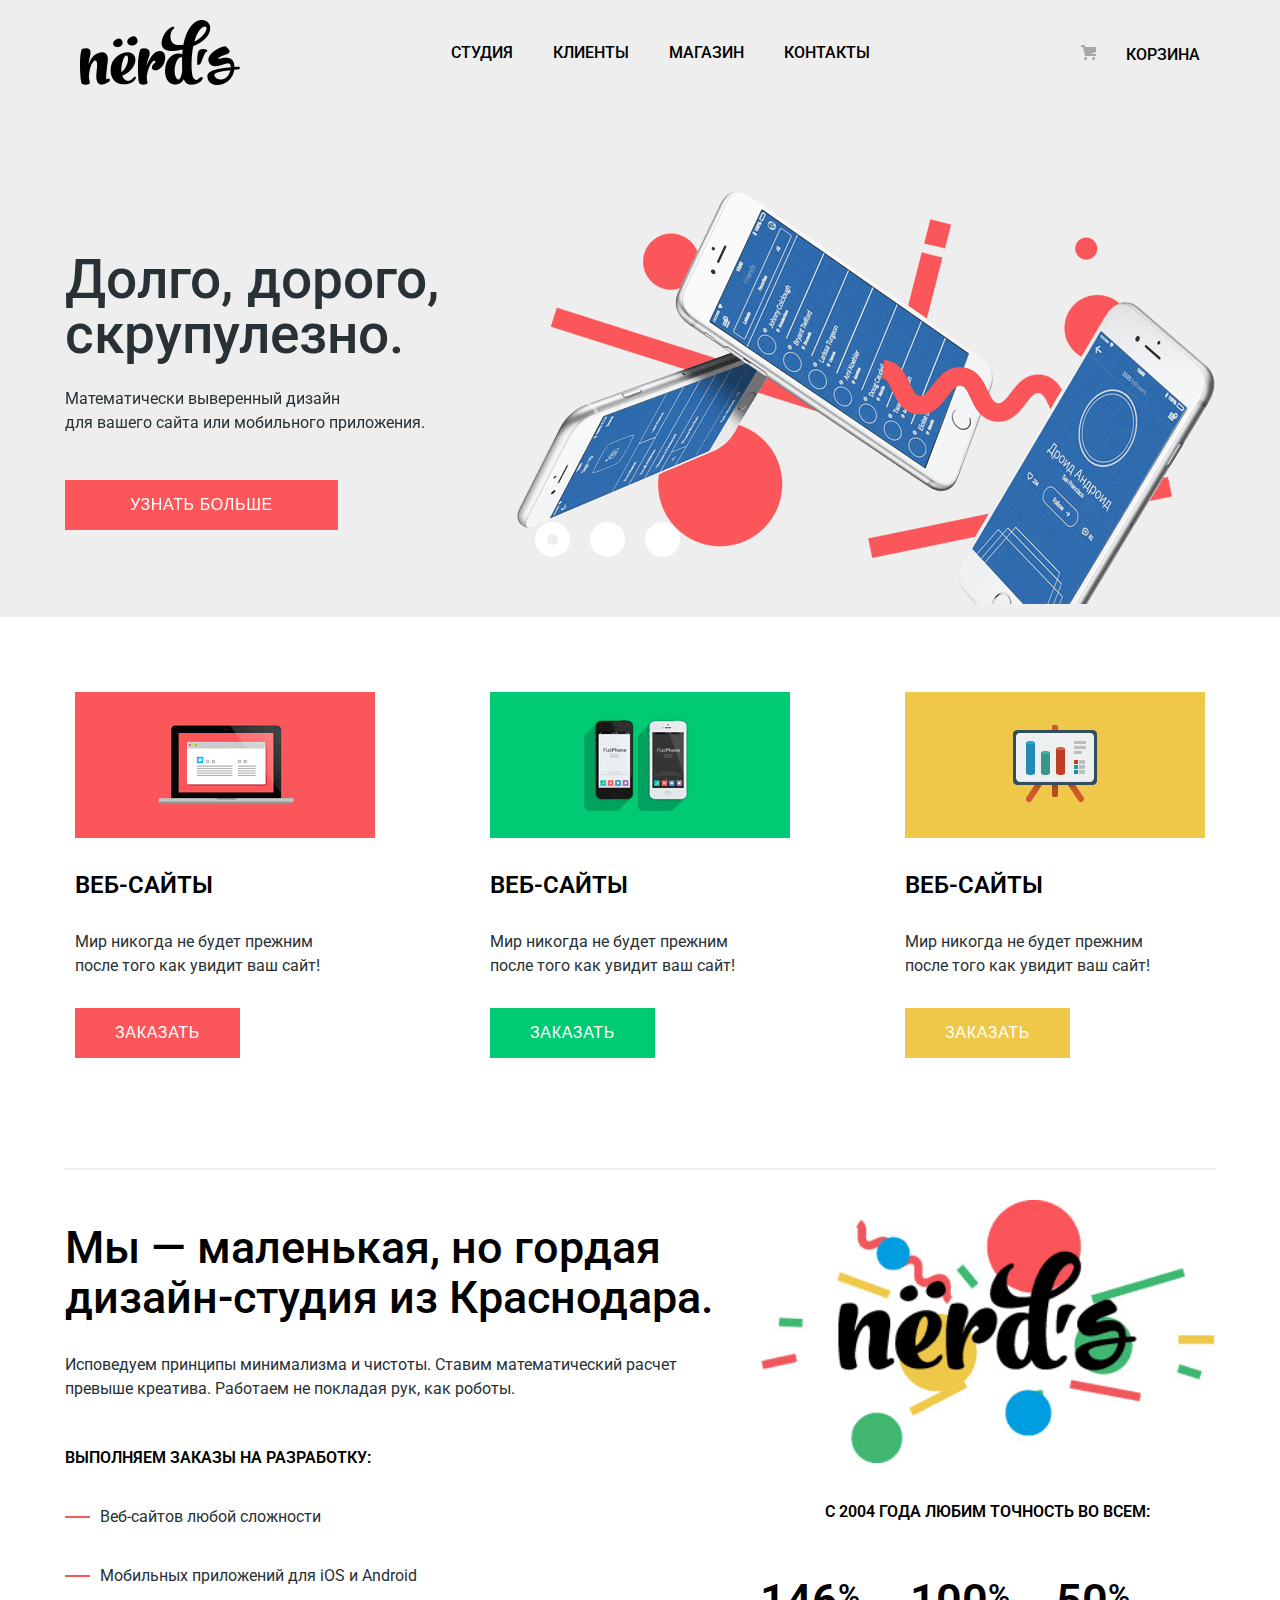
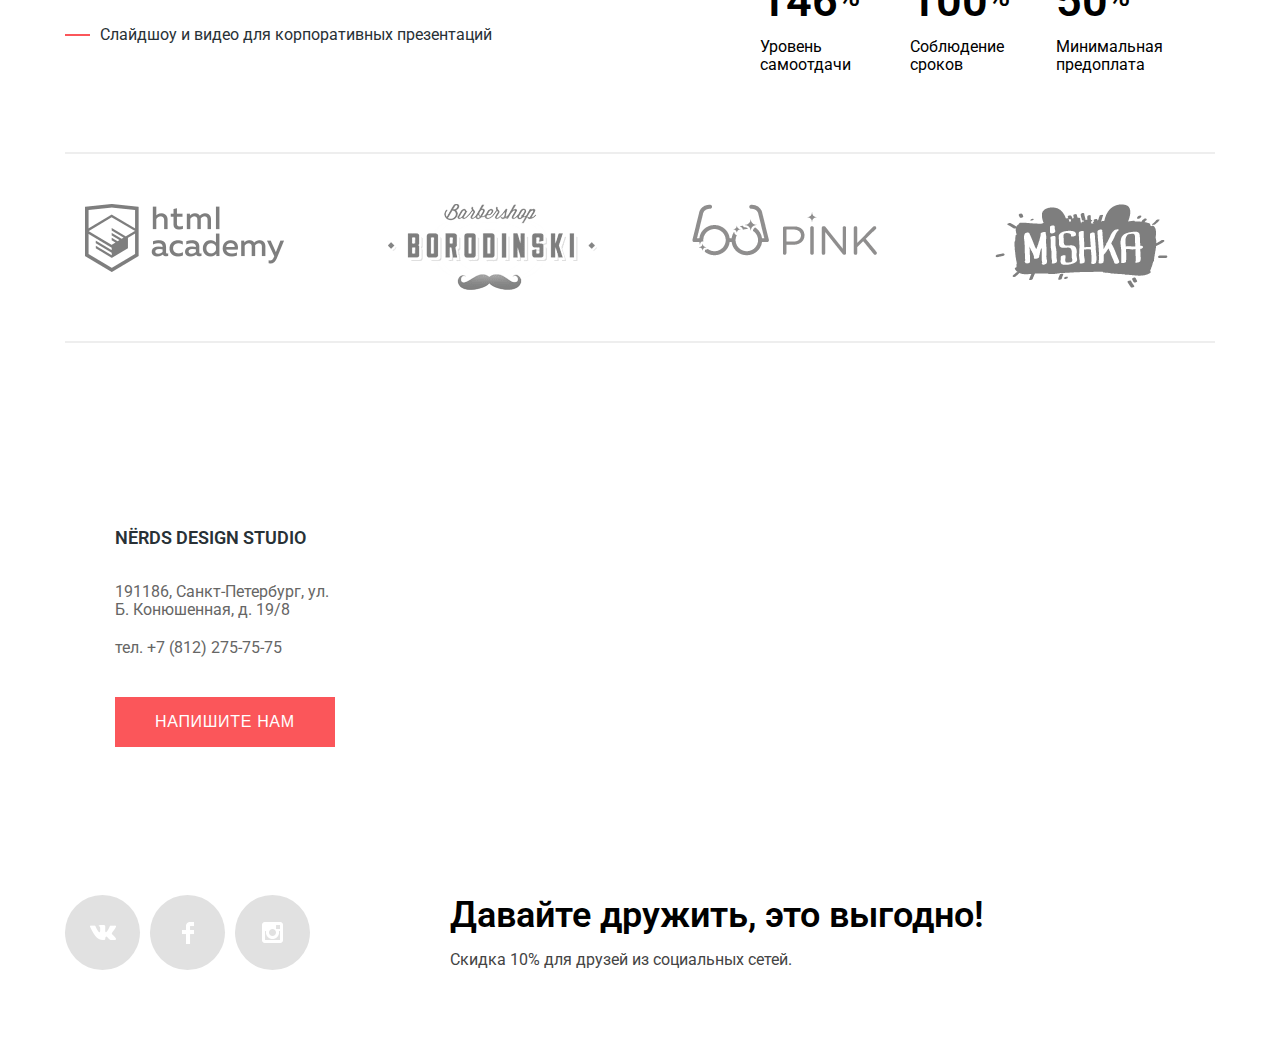
==== commit 6be2cc21: "Update index.html" ====
--- a/index.html
+++ b/index.html
@@ -4,54 +4,54 @@
     <meta charset="UTF-8" />
     <meta name="viewport" content="width=device-width, initial-scale=1" />
     <title>Nerds</title>
+    <!--css-->
     <link rel="stylesheet" type="text/css" href="css/styles.min.css" />
+    <!--    <link rel="stylesheet" type="text/css" href="css/baguetteBox.css" /> -->
   </head>
   <body>
     <div class="wrapper">
       <header class="header">
-        <div class="header__wrapper">
-          <div class="header__logo">
-            <a href="index.html"><img src="images/logo/00.png" alt=""/></a>
-          </div>
-          <div class="header__nav">
-            <nav class="header__menu menu">
-              <div class="menu__icon icon-menu">
-                <span></span>
-                <span></span>
-                <span></span>
-              </div>
-              <div class="header-menu"></div>
-              <ul class="header__nav-list">
-                <li class="header__nav-item active">
-                  <a href="#" class="header__nav-link artmenu">Студия</a>
-                </li>
-                <li class="header__nav-item">
-                  <a href="#" class="header__nav-link">Клиенты</a>
-                </li>
-                <li class="header__nav-item">
-                  <a href="catalog.html" class="header__nav-link">Магазин</a>
-                </li>
-                <li class="header__nav-item">
-                  <a href="#" class="header__nav-link">Контакты</a>
-                </li>
-              </ul>
-            </nav>
-          </div>
-          <div class="buy">
-            <div class="header__bascket">
-              <div class="header__bascket-img">
-                <a href="" class="header__buscket-link">
-                  <svg class="buscket-icon">
-                    <use xlink:href="images/icon/icon.svg#buscket-icon"></use>
-                  </svg>
-                </a>
-              </div>
-              <div class="header__buscket-title">
-                <a href="#" class="bascket__nav-link">Корзина</a>
-              </div>
-            </div>
-          </div>
-        </div>
+      	<div class="header__wrapper">
+      		<div class="header__logo">
+      			<a href="index.html"><img src="images/logo/00.png" alt=""></a>
+      		</div>
+      		<div class="header__nav">
+      			<nav class="header__menu menu">
+      				<div class="menu__icon icon-menu">
+                     <span></span>
+                     <span></span>
+                     <span></span>
+                    </div>
+                  <div class="header-menu"></div>
+      				<ul class="header__nav-list">
+      					<li class="header__nav-item active">
+      						<a href="#" class="header__nav-link artmenu">Студия</a>
+      					</li>
+      					<li class="header__nav-item">
+      						<a href="#" class="header__nav-link">Клиенты</a>
+      					</li>
+      					<li class="header__nav-item">
+      						<a href="catalog.html" class="header__nav-link">Магазин</a>
+      					</li>
+      					<li class="header__nav-item">
+      						<a href="#" class="header__nav-link">Контакты</a>
+      					</li>
+      				</ul>
+      			</nav>
+      		</div>
+      		<div class="buy">
+      			<div class="header__bascket">
+      				<div class="header__bascket-img">
+      					<a href="" class="header__buscket-link">
+      						<svg class="buscket-icon">
+      							<use xlink:href="images/icon/icon.svg#buscket-icon"></use>
+      						</svg>
+      					</a>
+      				</div>
+      				<div class="header__buscket-title"><a href="#" class="bascket__nav-link">Корзина</a></div>
+      			</div>
+      		</div>
+      	</div>
       </header>
       <main>
         <section class="main__screen">
@@ -60,13 +60,8 @@
               <div class="screen__slider slider__body">
                 <div class="slider__item slider__item-1">
                   <div class="slider__cont">
-                    <div class="slider__title">
-                      Долго, дорого, <br />скрупулезно.
-                    </div>
-                    <div class="slider__subtitle">
-                      Математически выверенный дизайн <br />для вашего сайта или
-                      бильного приложения.
-                    </div>
+                    <div class="slider__title">Долго, дорого, <br>скрупулезно.</div>
+                    <div class="slider__subtitle">Математически выверенный дизайн <br>для вашего сайта или мобильного приложения.</div>
                     <p>
                       <button class="slider__btn btn">Узнать больше</button>
                     </p>
@@ -74,14 +69,8 @@
                 </div>
                 <div class="slider__item slider__item-2">
                   <div class="slider__cont">
-                    <div class="slider__title">
-                      Любим математику <br />
-                      как никто другой
-                    </div>
-                    <div class="slider__subtitle">
-                      Никакого креатива, только математические формулы <br />для
-                      расчета идеальных пропорций.
-                    </div>
+                    <div class="slider__title">Любим математику <br> как никто другой</div>
+                    <div class="slider__subtitle">Никакого креатива, только математические формулы <br>для расчета идеальных пропорций.</div>
                     <p>
                       <button class="slider__btn btn">Узнать больше</button>
                     </p>
@@ -89,13 +78,8 @@
                 </div>
                 <div class="slider__item slider__item-3">
                   <div class="slider__cont">
-                    <div class="slider__title">
-                      Только ночь, <br />только хардкор
-                    </div>
-                    <div class="slider__subtitle">
-                      Работать днем, как все? Мы против этого.<br />Ближе к
-                      полуночи работа только начинается.
-                    </div>
+                    <div class="slider__title">Только ночь, <br>только хардкор</div>
+                    <div class="slider__subtitle">Работать днем, как все? Мы против этого.<br>Ближе к полуночи работа только начинается.</div>
                     <p>
                       <button class="slider__btn btn">Узнать больше</button>
                     </p>
@@ -110,39 +94,27 @@
             <div class="info__cards">
               <div class="info__card">
                 <div class="info__card-img">
-                  <img src="images/main/01.png" alt="" />
+                  <img src="images/main/01.png" alt="">
                 </div>
                 <p class="info__card-title">Веб-сайты</p>
-                <p class="info__card-subtitle">
-                  Мир никогда не будет прежним после того как увидит ваш сайт!
-                </p>
-                <p class="info__card-btn">
-                  <button class="btn btn-small ">Заказать</button>
-                </p>
+                <p class="info__card-subtitle">Мир никогда не будет прежним после того как увидит ваш сайт!</p>
+                <p class="info__card-btn"><button class="btn btn-small ">Заказать</button></p>
               </div>
               <div class="info__card">
                 <div class="info__card-img">
-                  <img src="images/main/02.png" alt="" />
+                  <img src="images/main/02.png" alt="">
                 </div>
                 <p class="info__card-title">Веб-сайты</p>
-                <p class="info__card-subtitle">
-                  Мир никогда не будет прежним после того как увидит ваш сайт!
-                </p>
-                <p class="info__card-btn">
-                  <button class="btn btn-small btn-green ">Заказать</button>
-                </p>
+                <p class="info__card-subtitle">Мир никогда не будет прежним после того как увидит ваш сайт!</p>
+                <p class="info__card-btn"><button class="btn btn-small btn-green ">Заказать</button></p>
               </div>
               <div class="info__card">
                 <div class="info__card-img">
-                  <img src="images/main/03.png" alt="" />
+                  <img src="images/main/03.png" alt="">
                 </div>
                 <p class="info__card-title">Веб-сайты</p>
-                <p class="info__card-subtitle">
-                  Мир никогда не будет прежним после того как увидит ваш сайт!
-                </p>
-                <p class="info__card-btn">
-                  <button class="btn btn-small btn-yellow ">Заказать</button>
-                </p>
+                <p class="info__card-subtitle">Мир никогда не будет прежним после того как увидит ваш сайт!</p>
+                <p class="info__card-btn"><button class="btn btn-small btn-yellow ">Заказать</button></p>
               </div>
             </div>
           </div>
@@ -152,34 +124,18 @@
             <div class="introduction__content">
               <div class="introduction__top">
                 <div class="introduction__top-left">
-                  <p class="introduction__title">
-                    Мы — маленькая, но гордая дизайн-студия из Краснодара.
-                  </p>
-                  <p class="introduction__text">
-                    Исповедуем принципы минимализма и чистоты. Ставим
-                    математический расчет превыше креатива. Работаем не покладая
-                    рук, как роботы.
-                  </p>
-                  <p class="introduction__subtitle">
-                    Выполняем заказы на разработку:
-                  </p>
-                  <p class="introduction__subtitle-p">
-                    Веб-сайтов любой сложности
-                  </p>
-                  <p class="introduction__subtitle-p">
-                    Мобильных приложений для iOS и Android
-                  </p>
-                  <p class="introduction__subtitle-p">
-                    Слайдшоу и видео для корпоративных презентаций
-                  </p>
+                  <p class="introduction__title">Мы — маленькая, но гордая дизайн-студия из Краснодара.</p>
+                  <p class="introduction__text">Исповедуем принципы минимализма и чистоты. Ставим математический расчет превыше креатива. Работаем не покладая рук, как роботы.</p>
+                  <p class="introduction__subtitle">Выполняем заказы на разработку:</p>
+                  <p class="introduction__subtitle-p">Веб-сайтов любой сложности</p>
+                  <p class="introduction__subtitle-p">Мобильных приложений для iOS и Android</p>
+                  <p class="introduction__subtitle-p">Слайдшоу и видео для корпоративных презентаций</p>
                 </div>
                 <div class="introduction__top-right">
                   <div class="top__right-img">
-                    <img src="images/main/04.png" alt="" />
-                  </div>
-                  <div class="top__right-title">
-                    с 2004 года Любим точность во всем:
-                  </div>
+                    <img src="images/main/04.png" alt="">
+                  </div>
+                  <div class="top__right-title">с 2004 года Любим точность во всем:</div>
                   <div class="top__right-bottom">
                     <div class="right__bottom-column">
                       <p class="bottom__column-title">146<span>%</span></p>
@@ -187,13 +143,11 @@
                     </div>
                     <div class="right__bottom-column">
                       <p class="bottom__column-title">100<span>%</span></p>
-                      <p class="bottom__column-subtitle">Соблюдение сроков</p>
+                      <p class="bottom__column-subtitle">Соблюдение сроков</p>                      
                     </div>
                     <div class="right__bottom-column">
                       <p class="bottom__column-title">50<span>%</span></p>
-                      <p class="bottom__column-subtitle">
-                        Минимальная предоплата
-                      </p>
+                      <p class="bottom__column-subtitle">Минимальная предоплата</p>                      
                     </div>
                   </div>
                 </div>
@@ -201,22 +155,22 @@
               <div class="introduction__bottom">
                 <a href="#" class="bottom__link">
                   <div class="bottom__img">
-                    <img src="images/logo/01.png" alt="" />
-                  </div>
-                </a>
-                <a href="#" class="bottom__link">
-                  <div class="bottom__img">
-                    <img src="images/logo/02.png" alt="" />
-                  </div>
-                </a>
-                <a href="#" class="bottom__link">
-                  <div class="bottom__img">
-                    <img src="images/logo/03.png" alt="" />
-                  </div>
-                </a>
-                <a href="#" class="bottom__link">
-                  <div class="bottom__img">
-                    <img src="images/logo/04.png" alt="" />
+                    <img src="images/logo/01.png" alt="">
+                  </div>
+                </a>
+                <a href="#" class="bottom__link">
+                  <div class="bottom__img">
+                    <img src="images/logo/02.png" alt="">
+                  </div>
+                </a>
+                <a href="#" class="bottom__link">
+                  <div class="bottom__img">
+                    <img src="images/logo/03.png" alt="">
+                  </div>
+                </a>
+                <a href="#" class="bottom__link">
+                  <div class="bottom__img">
+                    <img src="images/logo/04.png" alt="">
                   </div>
                 </a>
               </div>
@@ -227,15 +181,12 @@
           <div class="contacts__content">
             <div id="map" class="map"></div>
             <div class="container">
+
               <div class="contacts__desk">
                 <p class="contacts__title">NЁRDS DESIGN STUDIO</p>
-                <p class="contacts__text">
-                  191186, Санкт-Петербург, ул. Б. Конюшенная, д. 19/8
-                </p>
+                <p class="contacts__text">191186, Санкт-Петербург, ул. Б. Конюшенная, д. 19/8</p>
                 <p class="contacts__text">тел. +7 (812) 275-75-75</p>
-                <p class="contacts__btn">
-                  <button class="btn btn-small">Напишите нам</button>
-                </p>
+                <p class="contacts__btn"><button class="btn btn-small">Напишите нам</button></p>
               </div>
             </div>
           </div>
@@ -248,68 +199,45 @@
                 <form сlass="form" id="form" name="form">
                   <p class="popup__field">
                     <label for="name">Ваше имя:</label>
-                    <input
-                      type="text"
-                      name="name"
-                      id="name"
-                      placeholder="Имя Фамилия"
-                    />
+                    <input type="text" name="name" id="name" placeholder="Имя Фамилия">
                   </p>
                   <p class="popup__field">
                     <label for="email">Ваш E-mail:</label>
-                    <input
-                      type="text"
-                      name="email"
-                      id="validate"
-                      placeholder="youremail@mail.com"
-                    />
+                    <input type="text" name="email" id="validate" placeholder="youremail@mail.com">
                     <span id="validEmail" class="valid__email"></span>
                   </p>
                   <p class="popup__textarea">
                     <label for="message">Текст письма:</label>
-                    <textarea
-                      name="message"
-                      placeholder="В свободной форме"
-                    ></textarea>
+                    <textarea name="message" placeholder="В свободной форме"></textarea>
                   </p>
-                  <p class="pupup__btn">
-                    <button class="btn">Отправить</button>
-                  </p>
+                  <p class="pupup__btn"><button class="btn">Отправить</button></p>     
                 </form>
               </div>
               <div class="close-popup js-close-thank-you"></div>
             </div>
+            
           </div>
         </div>
       </main>
+
+
       <footer class="footer">
-        <div class="container">
-          <div class="footer__content">
-            <div class="footer__social">
-              <a href="#" class="social__link"
-                ><img src="images/social/01.png" alt=""
-              /></a>
-              <a href="#" class="social__link"
-                ><img src="images/social/02.png" alt=""
-              /></a>
-              <a href="#" class="social__link"
-                ><img src="images/social/03.png" alt=""
-              /></a>
-            </div>
-            <div class="footer__body">
-              <p class="footer__title">Давайте дружить, это выгодно!</p>
-              <span class="footer__subtitle"
-                >Скидка 10% для друзей из социальных сетей.</span
-              >
-            </div>
-          </div>
-        </div>
+      	<div class="container">
+      		<div class="footer__content">
+      			<div class="footer__social">
+      				<a href="#" class="social__link"><img src="images/social/01.png" alt=""></a>
+      				<a href="#" class="social__link"><img src="images/social/02.png" alt=""></a>
+      				<a href="#" class="social__link"><img src="images/social/03.png" alt=""></a>
+      			</div>
+      			<div class="footer__body">
+      				<p class="footer__title">Давайте дружить, это выгодно!</p>
+      				<span class="footer__subtitle">Скидка 10% для друзей из социальных сетей.</span>
+      			</div>
+      		</div>
+      	</div>
       </footer>
     </div>
-    <script
-      src="https://api-maps.yandex.ru/2.1/?apikey=ваш API-ключ&lang=ru_RU"
-      type="text/javascript"
-    ></script>
+    <script src="https://api-maps.yandex.ru/2.1/?apikey=ваш API-ключ&lang=ru_RU" type="text/javascript"></script>
     <script src="js/jquery-3.2.1.min.js"></script>
     <script src="js/jquery.easing.1.3.js"></script>
     <script src="js/baguetteBox.js"></script>
--- a/css/styles.min.css
+++ b/css/styles.min.css
@@ -1 +1 @@
-@charset "UTF-8";@import url(https://fonts.googleapis.com/css?family=Roboto:300,300i,400,400i,500,500i,700,700i,900&display=swap);*,.popup__field input:last-child{margin:0}body,html{height:100%}*,ul{padding:0}.btn,body{font-size:16px}.btn,.popup__field input,.popup__textarea textarea{-webkit-transition:.5s ease}*{-webkit-box-sizing:border-box;box-sizing:border-box}body{font-family:Roboto;line-height:24px;font-weight:400;color:#283136}li{list-style:none}a{text-decoration:none}.btn{display:inline-block;height:50px;padding:0 65px;color:#fff;line-height:18px;text-transform:uppercase;font-weight:500;letter-spacing:.67px;position:relative;cursor:pointer;background-color:#fb565a;border:none;transition:.5s ease}.close-popup,.close-popup-about,.slider__item{-webkit-transition:all .5s}.btn:hover{background-color:#e74246}.btn:active{background:#d7373b}.btn-small{padding:0 40px}.btn-green{background-color:#00ca74}.btn-green:hover{background:#00bc6c}.btn-yellow{background-color:#efc84a}.btn-yellow:hover{background:#eab534}.btn-gray{padding:0 90px;color:#000;font-weight:500;background-color:#eee}.btn-gray:hover{background-color:#dfdfdf}.ibg{background-repeat:no-repeat;background-size:cover;background-position:center}.ibg img{display:none}.container{max-width:1170px;margin:0 auto;padding:0 10px}.main__screen{background-color:#eee;padding:65px 0 0}.slider__image{max-width:700px;margin:0 0 0 440px}.slider__image img{width:100%}.slider__item{position:relative;height:100%;width:1140px;display:-webkit-box;display:-ms-flexbox;display:flex;-webkit-box-orient:vertical;-webkit-box-direction:normal;-ms-flex-direction:column;flex-direction:column;transition:all .5s}.slider__item-1{background:url(../images/main/00.png) center right no-repeat}@media screen and (max-width:992.98px){.slider__item-1{background-size:50%}}@media screen and (max-width:767.98px){.slider__item-1{background:0 0}}.slider__item-2{background:url(../images/main/001.png) center right no-repeat}@media screen and (max-width:992.98px){.slider__item-2{background-size:50%}}@media screen and (max-width:767.98px){.slider__item-2{background:0 0}}.slider__item-3{background:url(../images/main/002.png) center right no-repeat}@media screen and (max-width:992.98px){.slider__item-3{background-size:50%}}@media screen and (max-width:767.98px){.slider__item-3{background:0 0}.slider__btn{margin:0 0 50px}}.slider__cont{position:absolute;top:75px}.slider__title{margin:0 0 25px;font-size:55px;line-height:55px;font-weight:500}.slider__subtitle{margin:0 0 45px}@media screen and (max-width:767.98px){.slider__title{font-size:35px;line-height:40px;max-width:320px;-webkit-box-flex:1;-ms-flex:1 1 auto;flex:1 1 auto}.slider__subtitle{max-width:320px;-webkit-box-flex:1;-ms-flex:1 1 auto;flex:1 1 auto}}.slick-list{overflow:hidden}.slick-track{display:-webkit-box;display:-ms-flexbox;display:flex}.slick-slider{position:relative}.slick-slide{height:440px}.slick-dots{display:-webkit-box;display:-ms-flexbox;display:flex;-webkit-box-pack:center;-ms-flex-pack:center;justify-content:center;position:absolute;bottom:50px;left:40%}.slick-dots li button{margin:10px;width:35px;height:35px;font-size:0;border-radius:50%;background-color:#fff;border:12px solid #fff;cursor:pointer}.slick-dots li.slick-active button{background-color:#eee;border-color:#fff}.info__cards,.introduction__bottom,.introduction__top{border-bottom:2px solid #eee}.info{padding:75px 0 30px}.info__cards{display:-webkit-box;display:-ms-flexbox;display:flex;-webkit-box-pack:justify;-ms-flex-pack:justify;justify-content:space-between;padding:0 0 80px}.info__card{margin:0 10px 30px}@media screen and (max-width:992.98px){.slick-dots{bottom:0}.info__cards{-ms-flex-wrap:wrap;flex-wrap:wrap}.info__card{-webkit-box-flex:1;-ms-flex:1 1 45%;flex:1 1 45%}.info__card img{width:100%}}.introduction__content,.popup__field{-ms-flex-direction:column;-webkit-box-orient:vertical;-webkit-box-direction:normal}.info__card-img{margin:0 0 25px}.info__card-title{margin:0 0 30px;font-size:24px;line-height:30px;color:#000;text-transform:uppercase;font-weight:600}.info__card-subtitle{margin:0 0 30px;max-width:245px}.introduction{margin:0 0 80px}@media screen and (max-width:479.98px){.slick-slide{min-height:100%}.slick-dots{left:24%}.introduction{margin:0}}.introduction__content{display:-webkit-box;display:-ms-flexbox;display:flex;flex-direction:column}.introduction__top{display:-webkit-box;display:-ms-flexbox;display:flex;-webkit-box-pack:justify;-ms-flex-pack:justify;justify-content:space-between;padding:0 0 70px;margin:0 0 40px}.introduction__top-left{max-width:670px;padding:23px 0 0;margin:0 25px 0 0}.introduction__title{padding:0 0 30px;color:#000;font-size:45px;font-weight:500;line-height:50px}.introduction__text{padding:0 0 45px}.introduction__subtitle{padding:0 0 35px;font-weight:600;text-transform:uppercase;color:#000}.introduction__subtitle-p{padding:0 0 35px;max-width:461px;display:-webkit-box;display:-ms-flexbox;display:flex}.bottom__img:before,.introduction__subtitle-p:before{display:block;content:""}.introduction__subtitle-p:before{margin:11px 10px 0 0;background-color:#fb565a;width:25px;height:2px}@media screen and (max-width:767.98px){.introduction__top{-ms-flex-wrap:wrap;flex-wrap:wrap}.introduction__top-left{-webkit-box-ordinal-group:3;-ms-flex-order:2;order:2}.introduction__top-right{margin:0 auto;padding:0 0 30px}}@media screen and (max-width:479.98px){.introduction__top-right{width:300px}}.introduction__bottom{display:-webkit-box;display:-ms-flexbox;display:flex;-webkit-box-pack:justify;-ms-flex-pack:justify;justify-content:space-between;padding:0 0 10px}.bottom__img{padding:10px 20px 30px;width:240px;position:relative;opacity:.5}.bottom__img:before{background-color:#eee;height:50px;width:2px;position:absolute;top:18px;left:-15%;z-index:10}.bottom__img:first-child:before{content:"";display:none}@media screen and (max-width:992.98px){.introduction__title{font-size:30px}.introduction__bottom{-ms-flex-wrap:wrap;flex-wrap:wrap;-webkit-box-pack:center;-ms-flex-pack:center;justify-content:center}.bottom__img:before{left:-1px}.bottom__img:last-child:before{content:"";display:none}}@media screen and (max-width:767.98px){.bottom__img:nth-child(3):before{content:"";display:none}.bottom__img:nth-child(4):before{content:"";display:block}}@media screen and (max-width:479.98px){.bottom__img:before,.bottom__img:nth-child(4):before{content:"";display:none}.top__right-title{font-size:25px;line-height:30px}}.popup form,.top__right-bottom{display:-ms-flexbox;display:-webkit-box}.bottom__img:hover{opacity:1}.top__right-img{padding:0 0 30px}.top__right-img img{width:100%}.top__right-title{padding:0 0 65px;text-transform:uppercase;color:#000;font-weight:600;text-align:center}.top__right-bottom{display:flex}.right__bottom-column{padding:0 25px 0 0}.right__bottom-column:last-child{padding:0}@media screen and (max-width:479.98px){.top__right-bottom{-ms-flex-wrap:wrap;flex-wrap:wrap;margin:0 auto;text-align:center;max-width:100px}.right__bottom-column{padding:0 10px 45px 0}}.bottom__column-title{padding:0 0 25px;font-size:45px;color:#000;font-weight:600;position:relative}.bottom__column-title span{position:absolute;top:-5px;font-size:30px}.bottom__column-subtitle{font-size:16px;line-height:18px;color:#000;font-weight:400}.contacts__content{position:relative}@media screen and (max-width:479.98px){.contacts__content{padding-top:400px}.contacts__desk{left:15%}}.contacts__desk{padding:50px;background-color:#fff;position:absolute;top:50px}@media screen and (max-width:767.98px){.contacts__desk{padding:25px}}.contacts__title{padding:0 0 30px;font-size:18px;line-height:30px;text-transform:uppercase;font-weight:600;width:220px}@media screen and (max-width:767.98px){.contacts__title{font-size:16px;line-height:25px}}.contacts__text{padding:0 0 20px;width:220px;color:#666665;font-size:16px;line-height:18px}.contacts__text:nth-child(3){padding:0 0 40px}@media screen and (max-width:767.98px){.contacts__text{font-size:16px;line-height:25px}}.map{height:400px;width:100%;position:relative}.overlay,.overlay-1{position:absolute;width:100%;height:100%;top:0;left:0;background-color:rgba(0,0,0,.5);z-index:10000}.js-overlay-thank,.js-overlay-thank-you{display:none}.popup{position:absolute;left:50%;bottom:-9%;-webkit-transform:translate(-50%,-50%);transform:translate(-50%,-50%);background-color:#fff}.popup__text{margin:50px 0 0;color:#222f40;font-size:30px;line-height:40px;text-align:center}.close-popup{position:absolute;top:85px;right:100px;width:23px;height:23px;cursor:pointer;transition:all .5s}.close-popup:hover.close-popup:after,.close-popup:hover.close-popup:before{background-color:#fb565a}.close-popup:after,.close-popup:before{content:"";background-color:#fecccd;position:absolute;height:2px;width:31px;top:11px;left:-4px}.close-popup:before{-webkit-transform:rotate(-45deg);transform:rotate(-45deg)}.close-popup:after{-webkit-transform:rotate(45deg);transform:rotate(45deg)}.valid__email{margin-top:12px;margin-left:9px}.video__content{position:relative;width:0;height:0;top:10%;left:50%;-webkit-transform:translate(-50%,-50%);transform:translate(-50%,-50%)}@media screen and (max-width:992.98px){.video__content{top:7%}}.close-popup-about{top:-246px;right:-415px;transition:all .5s}.close-popup-about:hover.close-popup-about:after,.close-popup-about:hover.close-popup-about:before{background-color:#222f40}@media screen and (max-width:992.98px){.close-popup-about{top:-100px;right:-300px}}.close-popup-about:after,.close-popup-about:before{position:absolute;height:2px;width:31px;top:11px;left:-4px;content:""}.close-popup-about:before{background-color:#fff;-webkit-transform:rotate(-45deg);transform:rotate(-45deg)}.close-popup-about:before:hover{background-color:#222f40}.close-popup-about:after{background-color:#fff;-webkit-transform:rotate(45deg);transform:rotate(45deg)}.close-popup-about:after:hover{background-color:#222f40}.popup form{display:flex;-webkit-box-pack:justify;-ms-flex-pack:justify;justify-content:space-between;-ms-flex-wrap:wrap;flex-wrap:wrap}.popup__container{padding:80px 100px}.popup__title{font-size:45px;line-height:45px;color:#000;font-weight:500;padding:0 0 40px}.popup__field label,.popup__textarea label{line-height:18px;font-weight:600;color:#000;font-size:16px}.popup__form{display:-webkit-inline-box;display:-ms-inline-flexbox;display:inline-flex;-webkit-box-pack:justify;-ms-flex-pack:justify;justify-content:space-between;-ms-flex-wrap:wrap;flex-wrap:wrap}.popup__field{padding:0 0 35px;display:-webkit-inline-box;display:-ms-inline-flexbox;display:inline-flex;flex-direction:column;position:relative}.popup__field label{padding:0 0 12px}.popup__field input{border:2px solid #d7dcde;width:360px;height:50px;padding:0 0 0 20px;transition:.5s ease}.popup__field input:hover{border:2px solid #b4b9bb}.popup__field input:focus{border:none}.popup__field input:active{background:#fff}.popup__field select:-webkit-autofill,.popup__field select:-webkit-autofill:focus,.popup__field select:-webkit-autofill:hover,.popup__field textarea:-webkit-autofill:focus{border:0;-webkit-text-fill-color:#ссс;-webkit-box-shadow:0 0 0 1000px transparent inset;-webkit-transition:background-color 5000s ease-in-out 0s;transition:background-color 5000s ease-in-out 0s;background:-webkit-linear-gradient(top,rgba(255,255,255,0) 0,rgba(0,174,255,.04) 50%,rgba(255,255,255,0) 51%,rgba(0,174,255,.03) 100%)}.popup__textarea{padding:0 0 45px}.popup__textarea label{margin:0 0 12px}.popup__textarea textarea{border:2px solid #d7dcde;width:810px;height:115px;padding:15px 0 0 20px;margin:12px 0 0;transition:.5s ease}.action__title,.header{padding:0 0 20px}.popup__textarea textarea:hover{border:2px solid #b4b9bb}.popup__textarea textarea:focus{border:none}.pupup__write-us{position:absolute;width:670px;height:200px;left:50%;top:70%;-webkit-transform:translate(-50%,-50%);transform:translate(-50%,-50%);background-color:#fff}.valid__email{top:35px;right:2px;position:absolute;width:30px;height:30px}.wrapper{overflow:hidden;min-height:100%;display:-webkit-box;display:-ms-flexbox;display:flex;-webkit-box-orient:vertical;-webkit-box-direction:normal;-ms-flex-direction:column;flex-direction:column;position:relative}.header{background-color:#eee}.header__wrapper{max-width:1140px;margin:20px auto 0;display:-webkit-box;display:-ms-flexbox;display:flex;-webkit-box-pack:justify;-ms-flex-pack:justify;justify-content:space-between;-webkit-box-align:center;-ms-flex-align:center;align-items:center;padding:0 10px}@media screen and (max-width:479.98px){.header__wrapper{height:40px}}.header__logo{cursor:pointer;z-index:50;-webkit-transition:.5s ease;transition:.5s ease}.header__logo:hover{opacity:.3}.header__nav-list{display:-webkit-box;display:-ms-flexbox;display:flex;-webkit-box-pack:justify;-ms-flex-pack:justify;justify-content:space-between}@media screen and (max-width:767.98px){.header{position:fixed;z-index:50;width:100%}.header__nav-list{display:block;margin:30px 0 0}}.header__nav-item{margin:0 40px 0 0}.header__nav-item:last-child{margin:0}.header__nav-link{text-transform:uppercase;font-size:16px;line-height:30px;font-weight:500;color:#000;display:-webkit-box;display:-ms-flexbox;display:flex;padding:0 0 5px;border-bottom:2px solid transparent;-webkit-transition:.5s ease;transition:.5s ease}.header__bascket:hover,.header__nav-link:hover{color:#fb565a}.header__nav-link:active{border-bottom:2px solid #fb565a}.header__nav-link.active{border-bottom:3px solid #fb565a}.header__bascket{display:-webkit-box;display:-ms-flexbox;display:flex;-webkit-box-align:center;-ms-flex-align:center;align-items:center;border-bottom:2px solid transparent}.header__bascket:active{border-bottom:2px solid #fb565a}.header__bascket-img{margin:0 30px 0 0}@media screen and (max-width:992.98px){.header__bascket-img{margin:0 10px 0 0}}.header__buscket-link,.header__buscket-title{text-transform:uppercase;font-size:16px;line-height:30px;font-weight:500;color:#000}.bascket__nav-link{text-transform:uppercase;font-size:16px;line-height:30px;font-weight:500;color:#000;-webkit-transition:.5s ease;transition:.5s ease}.bascket__nav-link:hover{color:#fb565a}@media screen and (max-width:767.98px){.header__bascket,.header__nav-link{padding:15px 0 0}.icon-menu{display:block;position:absolute;top:45px;right:15px;width:30px;height:18px;cursor:pointer;z-index:5}.icon-menu span{top:8px;left:0;position:absolute;width:100%;height:2px;background-color:#000}.icon-menu span:first-child{top:0}.icon-menu span:last-child{top:auto;bottom:0}}@media screen and (max-width:767.98px) and (max-width:479.98px){.icon-menu{top:28px}}.header-menu{display:none}@media screen and (max-width:767.98px){.icon-menu.active span{background-color:#000;-webkit-transform:scale(0);transform:scale(0)}.icon-menu.active span:first-child{top:8px;-webkit-transform:rotate(-45deg);transform:rotate(-45deg)}.icon-menu.active span:last-child{bottom:8px;-webkit-transform:rotate(45deg);transform:rotate(45deg)}.header-menu{display:block;position:fixed;width:100%;height:100%;overflow:auto;left:-120%;top:0;background:#fff;padding:95px 10px 20px;-webkit-transition:all .5s;transition:all .5s}}.header-menu.active{left:0;z-index:1}.buscket-icon{width:15px;height:15px}.buscket-icon:hover{fill:#fb565a;stroke:#fb565a}.footer{padding:70px 0}.footer__content{display:-webkit-box;display:-ms-flexbox;display:flex;-webkit-box-align:center;-ms-flex-align:center;align-items:center}.container__body,.social__link{display:-webkit-box;display:-ms-flexbox}@media screen and (max-width:767.98px){.footer__content{-webkit-box-pack:justify;-ms-flex-pack:justify;justify-content:space-between}}.footer__social{display:-webkit-box;display:-ms-flexbox;display:flex;margin:0 140px 0 0}@media screen and (max-width:992.98px){.footer__social{margin:0 50px 0 0}}@media screen and (max-width:479.98px){.footer__content{-webkit-box-orient:vertical;-webkit-box-direction:normal;-ms-flex-direction:column;flex-direction:column;text-align:center}.footer__social{margin:0 20px 30px 0}}.footer__title{color:#000;font-size:36px;line-height:45px;font-weight:600;margin:0 0 10px}@media screen and (max-width:767.98px){.footer__title{font-size:20px}}.footer__subtitle{color:#444;font-weight:400;font-size:16px;line-height:24px}.social__link{display:flex;-webkit-box-pack:center;-ms-flex-pack:center;justify-content:center;-webkit-box-align:center;-ms-flex-align:center;align-items:center;padding:25px;border-radius:50%;background-color:#e1e1e1;width:75px;height:75px;margin-right:10px;-webkit-transition:.5s ease;transition:.5s ease}.social__link:last-child{margin:0}.social__link:hover{background-color:#e74246}@media screen and (max-width:767.98px){.footer__subtitle{font-size:12px;line-height:16px}.social__link{width:50px;height:50px}}.catalog__title{padding:110px 0 0;margin:0 0 50px;background-color:#eee;text-align:center}@media screen and (max-width:992.98px){.catalog__title{padding:50px 0 0}}.catalog__title-text{padding:90px 0 110px;font-size:55px;line-height:55px;color:#000}@media screen and (max-width:992.98px){.catalog__title-text{padding:75px 0 20px}}.container__body{padding:0 0 55px;display:flex}.price__block label,.sidebar{display:-webkit-box;display:-ms-flexbox}@media screen and (max-width:767.98px){.catalog__title-text{font-size:35px;line-height:40px}.container__body{-webkit-box-orient:vertical;-webkit-box-direction:normal;-ms-flex-direction:column;flex-direction:column}}.sidebar{margin:0 100px 0 0;width:260px;display:flex;-webkit-box-orient:vertical;-webkit-box-direction:normal;-ms-flex-direction:column;flex-direction:column}@media screen and (max-width:767.98px){.sidebar{margin:0 0 70px}}.filters__title{margin-bottom:20px;padding:14px 150px 14px 18px;text-transform:uppercase;border-radius:5px;background:#f7f3ec}.price__block input{top:0;left:0;padding:0 20px;height:37px;width:80px;color:#000;font-size:13px;text-align:center;border:none;outline:0;background:#eee;-webkit-transition:.4s cubic-bezier(0,.8,0,1);transition:.4s cubic-bezier(0,.8,0,1);position:relative}.price__title,.producers__title{font-weight:600;font-size:18px;text-transform:uppercase;line-height:30px}.price__block label{position:relative;display:flex}.price__title{margin-bottom:50px}.producers__block{padding:0 0 45px;-webkit-box-ordinal-group:4;-ms-flex-order:3;order:3}.producers__checkbox{position:relative;display:-webkit-box;display:-ms-flexbox;display:flex;-webkit-box-orient:vertical;-webkit-box-direction:normal;-ms-flex-direction:column;flex-direction:column}.producers__checkbox li{margin:15px 0;position:relative}.producers__checkbox input{position:relative;height:23px;width:23px;background:#fff;border:1px solid #e5e5e5}.producers__checkbox label{padding-left:35px;color:#283136}.producers__checkbox label:before{content:"";position:absolute;display:block;width:23px;height:23px;padding:5px;border-radius:4px;cursor:pointer;opacity:.3}.charge__radio input[type=radio],.producers__checkbox input[type=checkbox]{display:none}.producers__checkbox input[type=checkbox]:checked+label:before{content:"";position:absolute;top:-1px;left:0;padding:5px;background-image:url(../images/catalog/checkbox-on.png);background-repeat:no-repeat;background-position:0 0;-webkit-transition:.5s ease;transition:.5s ease}.producers__checkbox input[type=checkbox]+label:before{content:"";position:absolute;top:-1px;left:0;background-image:url(../images/catalog/checkbox-off.png);background-repeat:no-repeat;background-position:0 0;-webkit-transition:.5s ease;transition:.5s ease}.producers__checkbox input[type=checkbox]+label:hover:before{opacity:1}.slider__range-block{padding:35px 20px;margin-bottom:15px;background:#eee}.slider__amount{display:-webkit-box;display:-ms-flexbox;display:flex;-webkit-box-align:center;-ms-flex-align:center;align-items:center;-webkit-box-pack:justify;-ms-flex-pack:justify;justify-content:space-between;margin-bottom:55px}.line{width:10px;height:1px;background:#000}.charge__block{padding:0 0 45px}.charge__radio input[type=radio]:checked+label,.charge__radio input[type=radio]:not(:checked)+label{position:relative;padding-left:35px;display:inline-block;font-size:16px;line-height:20px;cursor:pointer;-webkit-transition:.5s ease;transition:.5s ease}.charge__radio input[type=radio]:checked+label:before,.charge__radio input[type=radio]:not(:checked)+label:before{content:"";position:absolute;left:0;top:-3px;width:18px;height:18px;border:4px solid #4d4d4d;background-color:#fff;border-radius:100%;opacity:.3;-webkit-transition:.5s ease;transition:.5s ease}.charge__radio input[type=radio]:hover:checked+label:before,.charge__radio input[type=radio]:hover:not(:checked)+label:before{opacity:1}.charge__radio input[type=radio]:checked+label:after,.charge__radio input[type=radio]:not(:checked)+label:after{content:"";position:absolute}.charge__radio input[type=radio]:checked+label:after{left:8px;top:4px;width:11px;height:11px;border-radius:100%;background-color:#4d4d4d;opacity:.3}.charge__radio input[type=radio]:hover:checked+label:after{opacity:1}.charge__radio input[type=radio]:not(:checked)+label:after{left:5px;top:5px;width:10px;height:10px;border-radius:100%;background-color:#fff}.content__title,.right__block-2{display:-webkit-box;display:-ms-flexbox}.charge__radio li{margin:15px 0}.charge__radio li:last-child{margin:0}.search__button{-webkit-box-ordinal-group:5;-ms-flex-order:4;order:4}.ui-slider-horizontal{background:#00ca74;height:2px!important}.ui-widget-header{background:#00ca74!important;height:2px!important}.ui-widget-content{height:2px;border:none;background:#f7f3ec}.ui-slider.ui-slider-handle{position:absolute;width:25px;height:25px;cursor:default;-ms-touch-action:none;touch-action:none;z-index:-1}span.ui-slider-handle.ui-corner-all.ui-state-default{top:-11px;height:25px;width:25px;color:red;font-weight:400;border:10px solid #fff;background:#c5c5c5;border-radius:50%}.action__title,.left__block{font-size:18px;line-height:30px;font-weight:600;text-transform:uppercase}.content__title{display:flex;-webkit-box-pack:justify;-ms-flex-pack:justify;justify-content:space-between;-webkit-box-align:center;-ms-flex-align:center;align-items:center;padding:0 0 50px}@media screen and (max-width:992.98px){.content__title{-webkit-box-orient:vertical;-webkit-box-direction:normal;-ms-flex-direction:column;flex-direction:column;-webkit-box-pack:center;-ms-flex-pack:center;justify-content:center;padding:0 0 10px}}@media screen and (max-width:767.98px){.content__title{padding:0 0 25px}}.right__block-2{display:flex;-webkit-box-pack:justify;-ms-flex-pack:justify;justify-content:space-between}.middle__block{display:-webkit-box;display:-ms-flexbox;display:flex;-webkit-box-align:center;-ms-flex-align:center;align-items:center;text-transform:uppercase;font-size:14px;line-height:18px;margin:0 45px 0 0;color:#ededed}.middle__block input:checked+label{color:#231f20}.middle__block label{text-transform:uppercase;cursor:pointer}.middle__block label:hover{color:#a6a6a6}@media screen and (max-width:992.98px){.left__block-1{padding:0 0 20px}.right__block-2{width:100%}.middle__block{margin:0 20px 0 0}}@media screen and (max-width:767.98px){.middle__block2{padding:0 10px 0 0}}.middle__block-radio{margin:0 20px 0 0}.middle__block-radio input[type=radio]{display:none}.middle__block-radio:last-child{margin:0}@media screen and (max-width:992.98px){.middle__block-radio{margin:0 12px 0 0}}@media screen and (max-width:479.98px){.middle__block{-webkit-box-orient:vertical;-webkit-box-direction:normal;-ms-flex-direction:column;flex-direction:column;-webkit-box-pack:left;-ms-flex-pack:left;justify-content:left;-webkit-box-align:start;-ms-flex-align:start;align-items:flex-start}.middle__block-radio{margin:0 12px 15px 0}}.right__block{display:-webkit-box;display:-ms-flexbox;display:flex;-webkit-box-align:center;-ms-flex-align:center;align-items:center}.right__block input{display:none}.sort-down,.sort-up{display:-ms-flexbox;height:10px}.right__block label{padding-right:15px;font-family:FontAwesome;font-size:20px;cursor:pointer}@media screen and (max-width:767.98px){.right__block label{padding:0 25px 0 0}}.right__block label:last-child{padding:0}@media screen and (max-width:767.98px){.right__block label:last-child{padding:0 15px 0 0}}.right__block input:checked+label{color:red}.sort-up{display:-webkit-box;display:flex;-webkit-box-pack:center;-ms-flex-pack:center;justify-content:center;-webkit-box-align:center;-ms-flex-align:center;align-items:center;width:10px;fill:#ededed}.sort-up:hover{fill:#a6a6a6}.sort-down{display:-webkit-box;display:flex;-webkit-box-pack:center;-ms-flex-pack:center;justify-content:center;-webkit-box-align:center;-ms-flex-align:center;align-items:center;width:10px;fill:#ededed}.content__cards,.item-dots{display:-webkit-box;display:-ms-flexbox}.sort-down:hover{fill:#a6a6a6}.content__cards{display:flex;-webkit-box-pack:justify;-ms-flex-pack:justify;justify-content:space-between;-ms-flex-wrap:wrap;flex-wrap:wrap}@media screen and (max-width:992.98px){.content__cards{-webkit-box-pack:center;-ms-flex-pack:center;justify-content:center}}.catalog-item{position:relative;margin:0 30px 30px 0}.catalog-item:nth-child(2n){margin:0 0 30px}.catalog-item:hover .action{display:block}.catalog-item:hover .catalog__header{background-color:#4d4d4d}@media screen and (max-width:1182px){.catalog-item{-webkit-box-flex:1;-ms-flex:1 0 45%;flex:1 0 45%}}@media screen and (max-width:992.98px){.catalog-item{-webkit-box-flex:0;-ms-flex:0 0 100%;flex:0 0 100%;margin:0 0 30px}}.action{display:none;position:absolute;bottom:0;background-color:#eee;text-align:center;padding:30px 20px;width:100%}.action__subtitle{font-size:16px;line-height:18px;font-weight:400;color:#666665;padding:0 0 40px;max-width:220px;margin:0 auto}.catalog__header{height:35px;width:100%;background-color:#e9e9e9;position:absolute}.catalog__header span{width:15px;height:15px;background:#fb565a;border-radius:50%;margin:0 10px 0 0}.catalog__header-one span:last-child,.catalog__header-one span:nth-child(2),.catalog__header-two span:last-child{background:#fff}.catalog__img img{width:100%}.item-dots{display:flex;padding:10px 0 0 25px}.bread__crumbs-bottom{display:-webkit-box;display:-ms-flexbox;display:flex;margin:54px 0 74px}.bread__crumbs-bottom input{display:none}.bread__crumbs-bottom input:checked+label{color:#000;font-weight:500;background:#fff;border:3px solid #eee}.bread__crumbs-bottom label{margin-right:10px;padding:14px 18px;color:#000;font-weight:500;text-transform:uppercase;background-color:#eee;border-radius:5px;cursor:pointer;-webkit-transition:.5s ease;transition:.5s ease}.bread__crumbs-bottom label:last-child{padding:14px 30px;margin-right:0}@media screen and (max-width:767.98px){.bread__crumbs-bottom label:last-child{padding:14px}}.bread__crumbs-bottom label:hover{background-color:#dfdfdf}+@charset "UTF-8";@import url(https://fonts.googleapis.com/css?family=Roboto:300,300i,400,400i,500,500i,700,700i,900&display=swap);*,.popup__field input:last-child{margin:0}*,ul{padding:0}.bottom__img,.btn,.popup__field input,.popup__textarea textarea{-webkit-transition:.5s ease}body,html{height:100%}.bascket__nav-link,.btn,.contacts__title,.filters__title,.header__buscket-link,.header__buscket-title,.header__nav-link,.info__card-title,.introduction__subtitle,.top__right-title{text-transform:uppercase}*{-webkit-box-sizing:border-box;box-sizing:border-box}body{font-family:Roboto;font-size:16px;line-height:24px;font-weight:400;color:#283136}li{list-style:none}a{text-decoration:none}.btn{display:inline-block;height:50px;padding:0 65px;color:#fff;line-height:18px;font-size:16px;font-weight:500;letter-spacing:.67px;position:relative;cursor:pointer;background-color:#fb565a;border:none;transition:.5s ease}.close-popup,.close-popup-about,.slider__item{-webkit-transition:all .5s}.btn:hover{background-color:#e74246}.btn:active{background:#d7373b}.btn-small{padding:0 40px}.btn-green{background-color:#00ca74}.btn-green:hover{background:#00bc6c}.btn-yellow{background-color:#efc84a}.btn-yellow:hover{background:#eab534}.btn-gray{padding:0 90px;color:#000;font-weight:500;background-color:#eee}.btn-gray:hover{background-color:#dfdfdf}.ibg{background-repeat:no-repeat;background-size:cover;background-position:center}.ibg img{display:none}.container{max-width:1170px;margin:0 auto;padding:0 10px}.main__screen{background-color:#eee;padding:65px 0 0}.slider__image{max-width:700px;margin:0 0 0 440px}.slider__image img{width:100%}.slider__item{position:relative;height:100%;width:1140px;display:-webkit-box;display:-ms-flexbox;display:flex;-webkit-box-orient:vertical;-webkit-box-direction:normal;-ms-flex-direction:column;flex-direction:column;transition:all .5s}.slick-dots,.slick-track{display:-webkit-box;display:-ms-flexbox}.slider__item-1{background:url(../images/main/00.png) center right no-repeat}@media screen and (max-width:992.98px){.slider__item-1{background-size:50%}}@media screen and (max-width:767.98px){.slider__item-1{background:0 0}}.slider__item-2{background:url(../images/main/001.png) center right no-repeat}@media screen and (max-width:992.98px){.slider__item-2{background-size:50%}}@media screen and (max-width:767.98px){.slider__item-2{background:0 0}}.slider__item-3{background:url(../images/main/002.png) center right no-repeat}@media screen and (max-width:992.98px){.slider__item-3{background-size:50%}}@media screen and (max-width:767.98px){.slider__item-3{background:0 0}.slider__btn{margin:0 0 50px}}.slider__cont{position:absolute;top:75px}.slider__title{margin:0 0 25px;font-size:55px;line-height:55px;font-weight:500}.slider__subtitle{margin:0 0 45px}@media screen and (max-width:767.98px){.slider__title{font-size:35px;line-height:40px;max-width:320px;-webkit-box-flex:1;-ms-flex:1 1 auto;flex:1 1 auto}.slider__subtitle{max-width:320px;-webkit-box-flex:1;-ms-flex:1 1 auto;flex:1 1 auto}}.slick-list{overflow:hidden}.slick-track{display:flex}.slick-slider{position:relative}.slick-slide{height:440px}.slick-dots{display:flex;-webkit-box-pack:center;-ms-flex-pack:center;justify-content:center;position:absolute;bottom:50px;left:40%}.info__cards,.introduction__content{display:-webkit-box;display:-ms-flexbox}.slick-dots li button{margin:10px;width:35px;height:35px;font-size:0;border-radius:50%;background-color:#fff;border:12px solid #fff;cursor:pointer}.slick-dots li.slick-active button{background-color:#eee;border-color:#fff}.info__cards,.introduction__bottom,.introduction__top{border-bottom:2px solid #eee}.info{padding:75px 0 30px}.info__cards{display:flex;-webkit-box-pack:justify;-ms-flex-pack:justify;justify-content:space-between;padding:0 0 80px}.info__card{margin:0 10px 30px}@media screen and (max-width:992.98px){.slick-dots{bottom:0}.info__cards{-ms-flex-wrap:wrap;flex-wrap:wrap}.info__card{-webkit-box-flex:1;-ms-flex:1 1 45%;flex:1 1 45%}.info__card img{width:100%}}.introduction__content,.popup__field{-ms-flex-direction:column;-webkit-box-orient:vertical;-webkit-box-direction:normal}.info__card-img{margin:0 0 25px}.info__card-title{margin:0 0 30px;font-size:24px;line-height:30px;color:#000;font-weight:600}.info__card-subtitle{margin:0 0 30px;max-width:245px}.introduction{margin:0 0 80px}@media screen and (max-width:479.98px){.slick-slide{min-height:100%}.slick-dots{left:24%}.introduction{margin:0}}.introduction__content{display:flex;flex-direction:column}.introduction__top{display:-webkit-box;display:-ms-flexbox;display:flex;-webkit-box-pack:justify;-ms-flex-pack:justify;justify-content:space-between;padding:0 0 70px;margin:0 0 40px}.introduction__top-left{max-width:670px;padding:23px 0 0;margin:0 25px 0 0}.introduction__title{padding:0 0 30px;color:#000;font-size:45px;font-weight:500;line-height:50px}.introduction__text{padding:0 0 45px}.introduction__subtitle{padding:0 0 35px;font-weight:600;color:#000}.introduction__subtitle-p{padding:0 0 35px;max-width:461px;display:-webkit-box;display:-ms-flexbox;display:flex}.introduction__subtitle-p:before{content:"";display:block;margin:11px 10px 0 0;background-color:#fb565a;width:25px;height:2px}@media screen and (max-width:767.98px){.introduction__top{-ms-flex-wrap:wrap;flex-wrap:wrap}.introduction__top-left{-webkit-box-ordinal-group:3;-ms-flex-order:2;order:2}.introduction__top-right{margin:0 auto;padding:0 0 30px}}@media screen and (max-width:479.98px){.introduction__top-right{width:300px}}.introduction__bottom{display:-webkit-box;display:-ms-flexbox;display:flex;-webkit-box-pack:justify;-ms-flex-pack:justify;justify-content:space-between;padding:0 0 10px}.bottom__img{padding:10px 20px 30px;width:240px;position:relative;opacity:.5;transition:.5s ease}.bottom__img:before{content:"";display:block;background-color:#eee;height:50px;width:2px;position:absolute;top:18px;left:-15%;z-index:10}.bottom__img:first-child:before{content:"";display:none}@media screen and (max-width:992.98px){.introduction__title{font-size:30px}.introduction__bottom{-ms-flex-wrap:wrap;flex-wrap:wrap;-webkit-box-pack:center;-ms-flex-pack:center;justify-content:center}.bottom__img:before{left:-1px}.bottom__img:last-child:before{content:"";display:none}}@media screen and (max-width:767.98px){.bottom__img:nth-child(3):before{content:"";display:none}.bottom__img:nth-child(4):before{content:"";display:block}}@media screen and (max-width:479.98px){.bottom__img:before,.bottom__img:nth-child(4):before{content:"";display:none}.top__right-title{font-size:25px;line-height:30px}}.popup form,.top__right-bottom{display:-ms-flexbox;display:-webkit-box}.bottom__img:hover{opacity:1}.top__right-img{padding:0 0 30px}.top__right-img img{width:100%}.top__right-title{padding:0 0 65px;color:#000;font-weight:600;text-align:center}.top__right-bottom{display:flex}.right__bottom-column{padding:0 25px 0 0}.right__bottom-column:last-child{padding:0}@media screen and (max-width:479.98px){.top__right-bottom{-ms-flex-wrap:wrap;flex-wrap:wrap;margin:0 auto;text-align:center;max-width:100px}.right__bottom-column{padding:0 10px 45px 0}}.bottom__column-title{padding:0 0 25px;font-size:45px;color:#000;font-weight:600;position:relative}.bottom__column-title span{position:absolute;top:-5px;font-size:30px}.bottom__column-subtitle{font-size:16px;line-height:18px;color:#000;font-weight:400}.contacts__content{position:relative}@media screen and (max-width:479.98px){.contacts__content{padding-top:400px}.contacts__desk{left:15%}}.contacts__desk{padding:50px;background-color:#fff;position:absolute;top:50px}@media screen and (max-width:767.98px){.contacts__desk{padding:25px}}.contacts__title{padding:0 0 30px;font-size:18px;line-height:30px;font-weight:600;width:220px}@media screen and (max-width:767.98px){.contacts__title{font-size:16px;line-height:25px}}.contacts__text{padding:0 0 20px;width:220px;color:#666665;font-size:16px;line-height:18px}.contacts__text:nth-child(3){padding:0 0 40px}@media screen and (max-width:767.98px){.contacts__text{font-size:16px;line-height:25px}}.map{height:400px;width:100%;position:relative}.close-popup,.overlay,.popup{position:absolute}.overlay{width:100%;height:100%;top:0;left:0;background-color:rgba(0,0,0,.5);z-index:10000}.js-overlay-thank-you{display:none}.popup{left:50%;bottom:-9%;-webkit-transform:translate(-50%,-50%);transform:translate(-50%,-50%);background-color:#fff}.popup__text{margin:50px 0 0;color:#222f40;font-size:30px;line-height:40px;text-align:center}.close-popup{top:85px;right:100px;width:23px;height:23px;cursor:pointer;transition:all .5s}.close-popup:hover.close-popup:after,.close-popup:hover.close-popup:before{background-color:#fb565a}@media screen and (max-width:767.98px){.close-popup{top:8px;right:27px}}.close-popup:after,.close-popup:before{content:"";background-color:#fecccd;position:absolute;height:2px;width:31px;top:11px;left:-4px}.close-popup:before{-webkit-transform:rotate(-45deg);transform:rotate(-45deg)}.close-popup:after{-webkit-transform:rotate(45deg);transform:rotate(45deg)}.valid__email{margin-top:12px;margin-left:9px}.video__content{position:relative;width:0;height:0;top:10%;left:50%;-webkit-transform:translate(-50%,-50%);transform:translate(-50%,-50%)}@media screen and (max-width:992.98px){.popup{bottom:100px}.video__content{top:7%}}.close-popup-about{top:-246px;right:-415px;transition:all .5s}.close-popup-about:hover.close-popup-about:after,.close-popup-about:hover.close-popup-about:before{background-color:#222f40}@media screen and (max-width:992.98px){.close-popup-about{top:-100px;right:-300px}}.close-popup-about:after,.close-popup-about:before{position:absolute;height:2px;width:31px;top:11px;left:-4px;content:""}.close-popup-about:before{background-color:#fff;-webkit-transform:rotate(-45deg);transform:rotate(-45deg)}.close-popup-about:before:hover{background-color:#222f40}.close-popup-about:after{background-color:#fff;-webkit-transform:rotate(45deg);transform:rotate(45deg)}.close-popup-about:after:hover{background-color:#222f40}.popup form{display:flex;-webkit-box-pack:justify;-ms-flex-pack:justify;justify-content:space-between;-ms-flex-wrap:wrap;flex-wrap:wrap}@media screen and (max-width:992.98px){.popup form{-webkit-box-pack:left;-ms-flex-pack:left;justify-content:left;-webkit-box-orient:vertical;-webkit-box-direction:normal;-ms-flex-direction:column;flex-direction:column}}.popup__container{padding:80px 100px}@media screen and (max-width:767.98px){.popup__container{padding:20px 25px}.popup__title{-webkit-box-flex:40px;-ms-flex:40px;flex:40px;text-align:center}}.popup__title{font-size:45px;line-height:45px;color:#000;font-weight:500;padding:0 0 40px}.popup__field label,.popup__textarea label{line-height:18px;font-weight:600;color:#000;font-size:16px}.popup__form{display:-webkit-inline-box;display:-ms-inline-flexbox;display:inline-flex;-webkit-box-pack:justify;-ms-flex-pack:justify;justify-content:space-between;-ms-flex-wrap:wrap;flex-wrap:wrap}.popup__field{padding:0 0 35px;display:-webkit-inline-box;display:-ms-inline-flexbox;display:inline-flex;flex-direction:column;position:relative}.popup__field label{padding:0 0 12px}.popup__field input{border:2px solid #d7dcde;width:360px;min-width:300px;height:50px;padding:0 0 0 20px;transition:.5s ease}.popup__field input:hover{border:2px solid #b4b9bb}.popup__field input:focus{border:none}@media screen and (max-width:767.98px){.popup__field input{width:100%}}.popup__field input:active{background:#fff}.popup__field input select:-webkit-autofill,.popup__field input select:-webkit-autofill:focus,.popup__field input select:-webkit-autofill:hover,.popup__field input textarea:-webkit-autofill:focus{border:0;-webkit-text-fill-color:#ссс;-webkit-box-shadow:0 0 0 1000px transparent inset;-webkit-transition:background-color 5000s ease-in-out 0s;transition:background-color 5000s ease-in-out 0s;background:-webkit-linear-gradient(top,rgba(255,255,255,0) 0,rgba(0,174,255,.04) 50%,rgba(255,255,255,0) 51%,rgba(0,174,255,.03) 100%)}.popup__textarea{padding:0 0 45px;width:100%}.popup__textarea label{margin:0 0 12px}.popup__textarea textarea{border:2px solid #d7dcde;max-width:810px;min-width:100%;height:115px;padding:15px 0 0 20px;margin:12px 0 0;transition:.5s ease}.action__title,.header{padding:0 0 20px}.popup__textarea textarea:hover{border:2px solid #b4b9bb}.popup__textarea textarea:focus{border:none}.pupup__write-us{position:absolute;width:670px;height:200px;left:50%;top:70%;-webkit-transform:translate(-50%,-50%);transform:translate(-50%,-50%);background-color:#fff}.valid__email{top:35px;right:2px;position:absolute;width:30px;height:30px}.wrapper{overflow:hidden;min-height:100%;display:-webkit-box;display:-ms-flexbox;display:flex;-webkit-box-orient:vertical;-webkit-box-direction:normal;-ms-flex-direction:column;flex-direction:column;position:relative}.header{background-color:#eee}.header__wrapper{max-width:1140px;margin:20px auto 0;display:-webkit-box;display:-ms-flexbox;display:flex;-webkit-box-pack:justify;-ms-flex-pack:justify;justify-content:space-between;-webkit-box-align:center;-ms-flex-align:center;align-items:center;padding:0 10px}@media screen and (max-width:479.98px){.header__wrapper{height:40px}}.header__logo{cursor:pointer;z-index:50;-webkit-transition:.5s ease;transition:.5s ease}.header__logo:hover{opacity:.3}.header__nav-list{display:-webkit-box;display:-ms-flexbox;display:flex;-webkit-box-pack:justify;-ms-flex-pack:justify;justify-content:space-between}@media screen and (max-width:767.98px){.header{position:fixed;z-index:50;width:100%}.header__nav-list{display:block;margin:30px 0 0}}.header__nav-item{margin:0 40px 0 0}.header__nav-item:last-child{margin:0}.header__nav-link{font-size:16px;line-height:30px;font-weight:500;color:#000;display:-webkit-box;display:-ms-flexbox;display:flex;padding:0 0 5px;border-bottom:2px solid transparent;-webkit-transition:.5s ease;transition:.5s ease}.header__bascket:hover,.header__nav-link:hover{color:#fb565a}.header__nav-link:active{border-bottom:2px solid #fb565a}.header__nav-link.active{border-bottom:3px solid #fb565a}.header__bascket{display:-webkit-box;display:-ms-flexbox;display:flex;-webkit-box-align:center;-ms-flex-align:center;align-items:center;border-bottom:2px solid transparent}.header__bascket:active{border-bottom:2px solid #fb565a}.header__bascket-img{margin:0 30px 0 0}@media screen and (max-width:992.98px){.header__bascket-img{margin:0 10px 0 0}}.header__buscket-link,.header__buscket-title{font-size:16px;line-height:30px;font-weight:500;color:#000}.bascket__nav-link{font-size:16px;line-height:30px;font-weight:500;color:#000;-webkit-transition:.5s ease;transition:.5s ease}.bascket__nav-link:hover{color:#fb565a}@media screen and (max-width:767.98px){.header__bascket,.header__nav-link{padding:15px 0 0}.icon-menu{display:block;position:absolute;top:45px;right:15px;width:30px;height:18px;cursor:pointer;z-index:5}.icon-menu span{top:8px;left:0;position:absolute;width:100%;height:2px;background-color:#000}.icon-menu span:first-child{top:0}.icon-menu span:last-child{top:auto;bottom:0}}@media screen and (max-width:767.98px) and (max-width:479.98px){.icon-menu{top:28px}}.header-menu{display:none}@media screen and (max-width:767.98px){.icon-menu.active span{background-color:#000;-webkit-transform:scale(0);transform:scale(0)}.icon-menu.active span:first-child{top:8px;-webkit-transform:rotate(-45deg);transform:rotate(-45deg)}.icon-menu.active span:last-child{bottom:8px;-webkit-transform:rotate(45deg);transform:rotate(45deg)}.header-menu{display:block;position:fixed;width:100%;height:100%;overflow:auto;left:-120%;top:0;background:#fff;padding:95px 10px 20px;-webkit-transition:all .5s;transition:all .5s}}.header-menu.active{left:0;z-index:1}.buscket-icon{width:15px;height:15px}.buscket-icon:hover{fill:#fb565a;stroke:#fb565a}.footer{padding:70px 0}.footer__content{display:-webkit-box;display:-ms-flexbox;display:flex;-webkit-box-align:center;-ms-flex-align:center;align-items:center}.container__body,.social__link{display:-webkit-box;display:-ms-flexbox}@media screen and (max-width:767.98px){.footer__content{-webkit-box-pack:justify;-ms-flex-pack:justify;justify-content:space-between}}.footer__social{display:-webkit-box;display:-ms-flexbox;display:flex;margin:0 140px 0 0}@media screen and (max-width:992.98px){.footer__social{margin:0 50px 0 0}}@media screen and (max-width:479.98px){.footer__content{-webkit-box-orient:vertical;-webkit-box-direction:normal;-ms-flex-direction:column;flex-direction:column;text-align:center}.footer__social{margin:0 20px 30px 0}}.footer__title{color:#000;font-size:36px;line-height:45px;font-weight:600;margin:0 0 10px}@media screen and (max-width:767.98px){.footer__title{font-size:20px}}.footer__subtitle{color:#444;font-weight:400;font-size:16px;line-height:24px}.social__link{display:flex;-webkit-box-pack:center;-ms-flex-pack:center;justify-content:center;-webkit-box-align:center;-ms-flex-align:center;align-items:center;padding:25px;border-radius:50%;background-color:#e1e1e1;width:75px;height:75px;margin-right:10px;-webkit-transition:.5s ease;transition:.5s ease}.social__link:last-child{margin:0}.social__link:hover{background-color:#e74246}@media screen and (max-width:767.98px){.footer__subtitle{font-size:12px;line-height:16px}.social__link{width:50px;height:50px}}.catalog__title{padding:110px 0 0;margin:0 0 50px;background-color:#eee;text-align:center}@media screen and (max-width:992.98px){.catalog__title{padding:50px 0 0}}.catalog__title-text{padding:90px 0 110px;font-size:55px;line-height:55px;color:#000}@media screen and (max-width:992.98px){.catalog__title-text{padding:75px 0 20px}}.container__body{padding:0 0 55px;display:flex}.price__block label,.sidebar{display:-webkit-box;display:-ms-flexbox}@media screen and (max-width:767.98px){.catalog__title-text{font-size:35px;line-height:40px}.container__body{-webkit-box-orient:vertical;-webkit-box-direction:normal;-ms-flex-direction:column;flex-direction:column}}.sidebar{margin:0 100px 0 0;width:260px;display:flex;-webkit-box-orient:vertical;-webkit-box-direction:normal;-ms-flex-direction:column;flex-direction:column}@media screen and (max-width:767.98px){.sidebar{margin:0 0 70px}}.filters__title{margin-bottom:20px;padding:14px 150px 14px 18px;border-radius:5px;background:#f7f3ec}.price__block input{top:0;left:0;padding:0 20px;height:37px;width:80px;color:#000;font-size:13px;text-align:center;border:none;outline:0;background:#eee;-webkit-transition:.4s cubic-bezier(0,.8,0,1);transition:.4s cubic-bezier(0,.8,0,1);position:relative}.price__title,.producers__title{font-weight:600;font-size:18px;text-transform:uppercase;line-height:30px}.price__block label{position:relative;display:flex}.price__title{margin-bottom:50px}.producers__block{padding:0 0 45px;-webkit-box-ordinal-group:4;-ms-flex-order:3;order:3}.producers__checkbox{position:relative;display:-webkit-box;display:-ms-flexbox;display:flex;-webkit-box-orient:vertical;-webkit-box-direction:normal;-ms-flex-direction:column;flex-direction:column}.producers__checkbox li{margin:15px 0;position:relative}.producers__checkbox input{position:relative;height:23px;width:23px;background:#fff;border:1px solid #e5e5e5}.producers__checkbox label{padding-left:35px;color:#283136}.producers__checkbox label:before{content:"";position:absolute;display:block;width:23px;height:23px;padding:5px;border-radius:4px;cursor:pointer;opacity:.3}.charge__radio input[type=radio],.producers__checkbox input[type=checkbox]{display:none}.producers__checkbox input[type=checkbox]:checked+label:before{content:"";position:absolute;top:-1px;left:0;padding:5px;background-image:url(../images/catalog/checkbox-on.png);background-repeat:no-repeat;background-position:0 0;-webkit-transition:.5s ease;transition:.5s ease}.producers__checkbox input[type=checkbox]+label:before{content:"";position:absolute;top:-1px;left:0;background-image:url(../images/catalog/checkbox-off.png);background-repeat:no-repeat;background-position:0 0;-webkit-transition:.5s ease;transition:.5s ease}.producers__checkbox input[type=checkbox]+label:hover:before{opacity:1}.slider__range-block{padding:35px 20px;margin-bottom:15px;background:#eee}.slider__amount{display:-webkit-box;display:-ms-flexbox;display:flex;-webkit-box-align:center;-ms-flex-align:center;align-items:center;-webkit-box-pack:justify;-ms-flex-pack:justify;justify-content:space-between;margin-bottom:55px}.line{width:10px;height:1px;background:#000}.charge__block{padding:0 0 45px}.charge__radio input[type=radio]:checked+label,.charge__radio input[type=radio]:not(:checked)+label{position:relative;padding-left:35px;display:inline-block;font-size:16px;line-height:20px;cursor:pointer;-webkit-transition:.5s ease;transition:.5s ease}.charge__radio input[type=radio]:checked+label:before,.charge__radio input[type=radio]:not(:checked)+label:before{content:"";position:absolute;left:0;top:-3px;width:18px;height:18px;border:4px solid #4d4d4d;background-color:#fff;border-radius:100%;opacity:.3;-webkit-transition:.5s ease;transition:.5s ease}.charge__radio input[type=radio]:hover:checked+label:before,.charge__radio input[type=radio]:hover:not(:checked)+label:before{opacity:1}.charge__radio input[type=radio]:checked+label:after,.charge__radio input[type=radio]:not(:checked)+label:after{content:"";position:absolute}.charge__radio input[type=radio]:checked+label:after{left:8px;top:4px;width:11px;height:11px;border-radius:100%;background-color:#4d4d4d;opacity:.3}.charge__radio input[type=radio]:hover:checked+label:after{opacity:1}.charge__radio input[type=radio]:not(:checked)+label:after{left:5px;top:5px;width:10px;height:10px;border-radius:100%;background-color:#fff}.content__title,.right__block-2{display:-webkit-box;display:-ms-flexbox}.charge__radio li{margin:15px 0}.charge__radio li:last-child{margin:0}.search__button{-webkit-box-ordinal-group:5;-ms-flex-order:4;order:4}.ui-slider-horizontal{background:#00ca74;height:2px!important}.ui-widget-header{background:#00ca74!important;height:2px!important}.ui-widget-content{height:2px;border:none;background:#f7f3ec}.ui-slider.ui-slider-handle{position:absolute;width:25px;height:25px;cursor:default;-ms-touch-action:none;touch-action:none;z-index:-1}span.ui-slider-handle.ui-corner-all.ui-state-default{top:-11px;height:25px;width:25px;color:red;font-weight:400;border:10px solid #fff;background:#c5c5c5;border-radius:50%}.action__title,.left__block{font-size:18px;line-height:30px;font-weight:600;text-transform:uppercase}.content__title{display:flex;-webkit-box-pack:justify;-ms-flex-pack:justify;justify-content:space-between;-webkit-box-align:center;-ms-flex-align:center;align-items:center;padding:0 0 50px}@media screen and (max-width:992.98px){.content__title{-webkit-box-orient:vertical;-webkit-box-direction:normal;-ms-flex-direction:column;flex-direction:column;-webkit-box-pack:center;-ms-flex-pack:center;justify-content:center;padding:0 0 10px}}@media screen and (max-width:767.98px){.content__title{padding:0 0 25px}}.right__block-2{display:flex;-webkit-box-pack:justify;-ms-flex-pack:justify;justify-content:space-between}.middle__block{display:-webkit-box;display:-ms-flexbox;display:flex;-webkit-box-align:center;-ms-flex-align:center;align-items:center;text-transform:uppercase;font-size:14px;line-height:18px;margin:0 45px 0 0;color:#ededed}.middle__block input:checked+label{color:#231f20}.middle__block label{text-transform:uppercase;cursor:pointer}.middle__block label:hover{color:#a6a6a6}@media screen and (max-width:992.98px){.left__block-1{padding:0 0 20px}.right__block-2{width:100%}.middle__block{margin:0 20px 0 0}}@media screen and (max-width:767.98px){.middle__block2{padding:0 10px 0 0}}.middle__block-radio{margin:0 20px 0 0}.middle__block-radio input[type=radio]{display:none}.middle__block-radio:last-child{margin:0}@media screen and (max-width:992.98px){.middle__block-radio{margin:0 12px 0 0}}@media screen and (max-width:479.98px){.middle__block{-webkit-box-orient:vertical;-webkit-box-direction:normal;-ms-flex-direction:column;flex-direction:column;-webkit-box-pack:left;-ms-flex-pack:left;justify-content:left;-webkit-box-align:start;-ms-flex-align:start;align-items:flex-start}.middle__block-radio{margin:0 12px 15px 0}}.right__block{display:-webkit-box;display:-ms-flexbox;display:flex;-webkit-box-align:center;-ms-flex-align:center;align-items:center}.right__block input{display:none}.sort-down,.sort-up{display:-ms-flexbox;height:10px}.right__block label{padding-right:15px;font-family:FontAwesome;font-size:20px;cursor:pointer}@media screen and (max-width:767.98px){.right__block label{padding:0 25px 0 0}}.right__block label:last-child{padding:0}@media screen and (max-width:767.98px){.right__block label:last-child{padding:0 15px 0 0}}.right__block input:checked+label{color:red}.sort-up{display:-webkit-box;display:flex;-webkit-box-pack:center;-ms-flex-pack:center;justify-content:center;-webkit-box-align:center;-ms-flex-align:center;align-items:center;width:10px;fill:#ededed}.sort-up:hover{fill:#a6a6a6}.sort-down{display:-webkit-box;display:flex;-webkit-box-pack:center;-ms-flex-pack:center;justify-content:center;-webkit-box-align:center;-ms-flex-align:center;align-items:center;width:10px;fill:#ededed}.content__cards,.item-dots{display:-webkit-box;display:-ms-flexbox}.sort-down:hover{fill:#a6a6a6}.content__cards{display:flex;-webkit-box-pack:justify;-ms-flex-pack:justify;justify-content:space-between;-ms-flex-wrap:wrap;flex-wrap:wrap}@media screen and (max-width:992.98px){.content__cards{-webkit-box-pack:center;-ms-flex-pack:center;justify-content:center}}.catalog-item{position:relative;margin:0 30px 30px 0}.catalog-item:nth-child(2n){margin:0 0 30px}.catalog-item:hover .action{display:block}.catalog-item:hover .catalog__header{background-color:#4d4d4d}@media screen and (max-width:1182px){.catalog-item{-webkit-box-flex:1;-ms-flex:1 0 45%;flex:1 0 45%}}@media screen and (max-width:992.98px){.catalog-item{-webkit-box-flex:0;-ms-flex:0 0 100%;flex:0 0 100%;margin:0 0 30px}}.action{display:none;position:absolute;bottom:0;background-color:#eee;text-align:center;padding:30px 20px;width:100%}.action__subtitle{font-size:16px;line-height:18px;font-weight:400;color:#666665;padding:0 0 40px;max-width:220px;margin:0 auto}.catalog__header{height:35px;width:100%;background-color:#e9e9e9;position:absolute}.catalog__header span{width:15px;height:15px;background:#fb565a;border-radius:50%;margin:0 10px 0 0}.catalog__header-one span:last-child,.catalog__header-one span:nth-child(2),.catalog__header-two span:last-child{background:#fff}.catalog__img img{width:100%}.item-dots{display:flex;padding:10px 0 0 25px}.bread__crumbs-bottom{display:-webkit-box;display:-ms-flexbox;display:flex;margin:54px 0 74px}.bread__crumbs-bottom input{display:none}.bread__crumbs-bottom input:checked+label{color:#000;font-weight:500;background:#fff;border:3px solid #eee}.bread__crumbs-bottom label{margin-right:10px;padding:14px 18px;color:#000;font-weight:500;text-transform:uppercase;background-color:#eee;border-radius:5px;cursor:pointer;-webkit-transition:.5s ease;transition:.5s ease}.bread__crumbs-bottom label:last-child{padding:14px 30px;margin-right:0}@media screen and (max-width:767.98px){.bread__crumbs-bottom label:last-child{padding:14px}}.bread__crumbs-bottom label:hover{background-color:#dfdfdf}